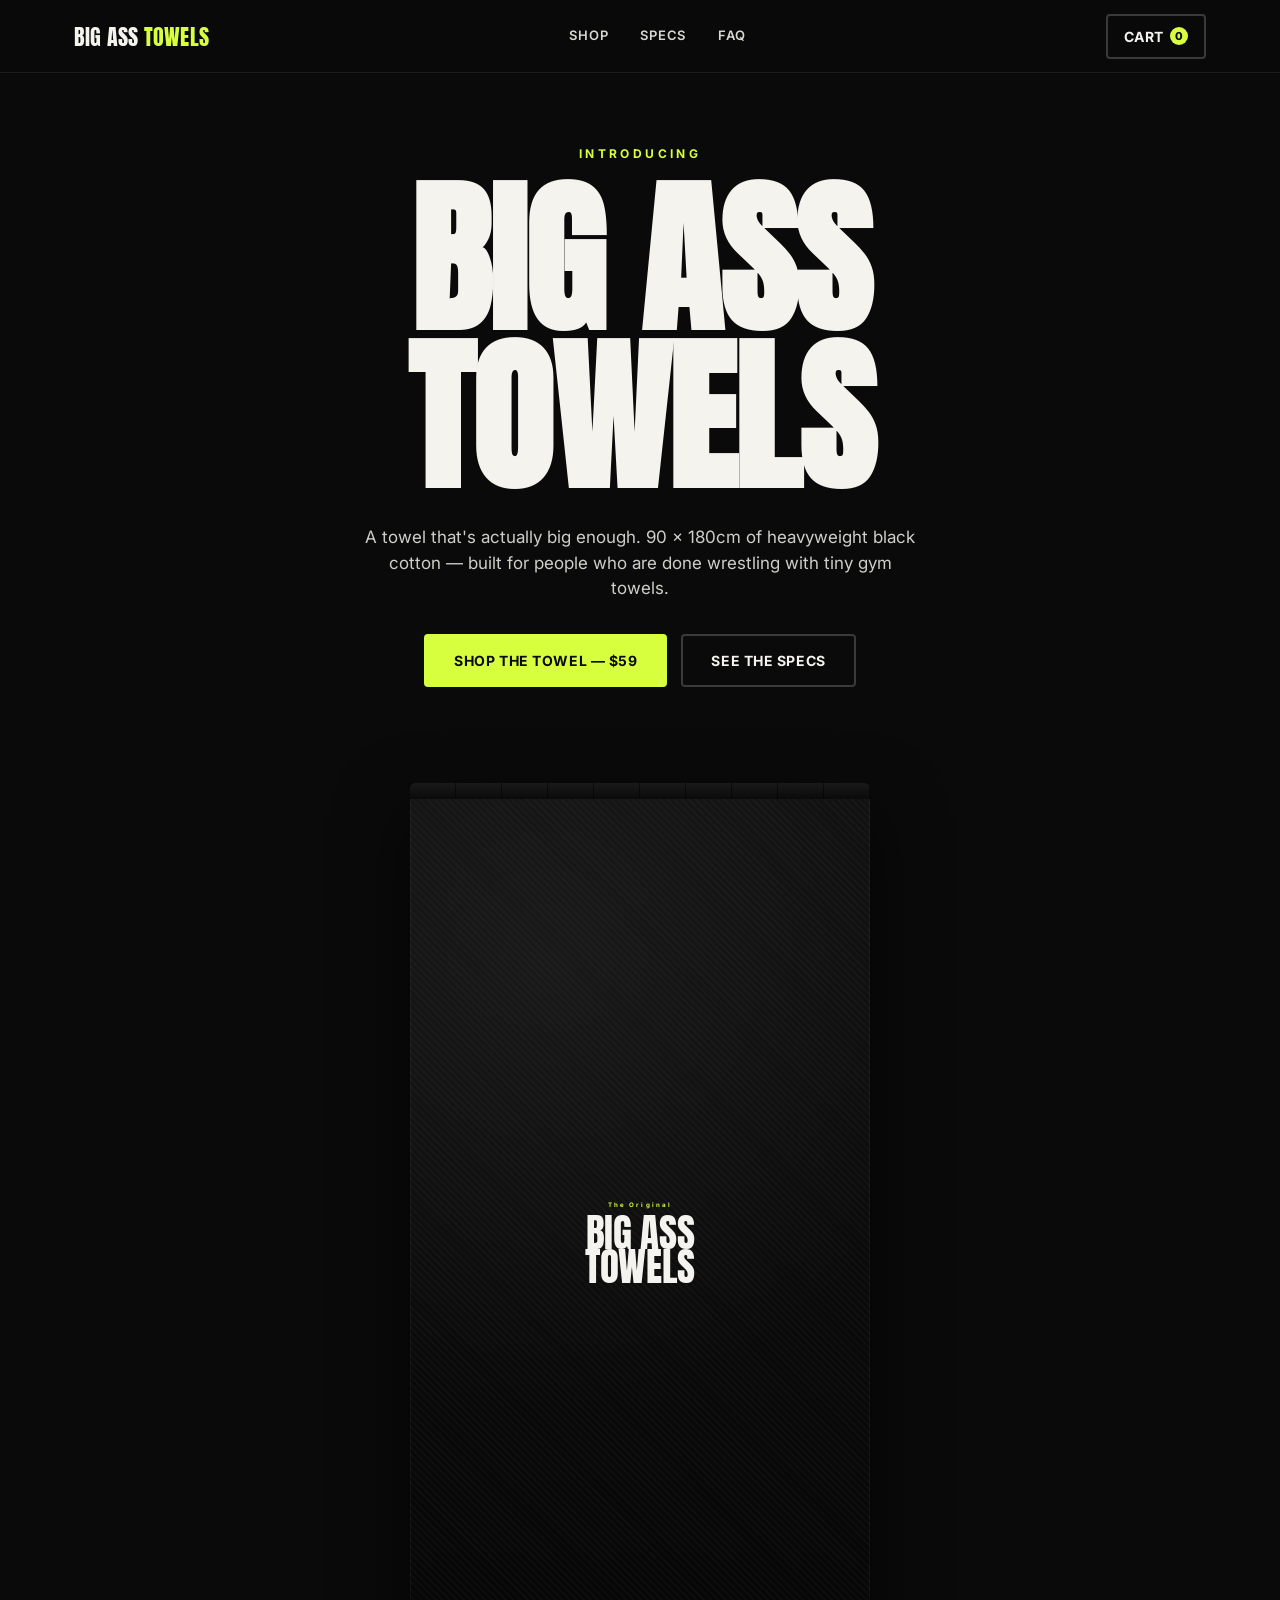
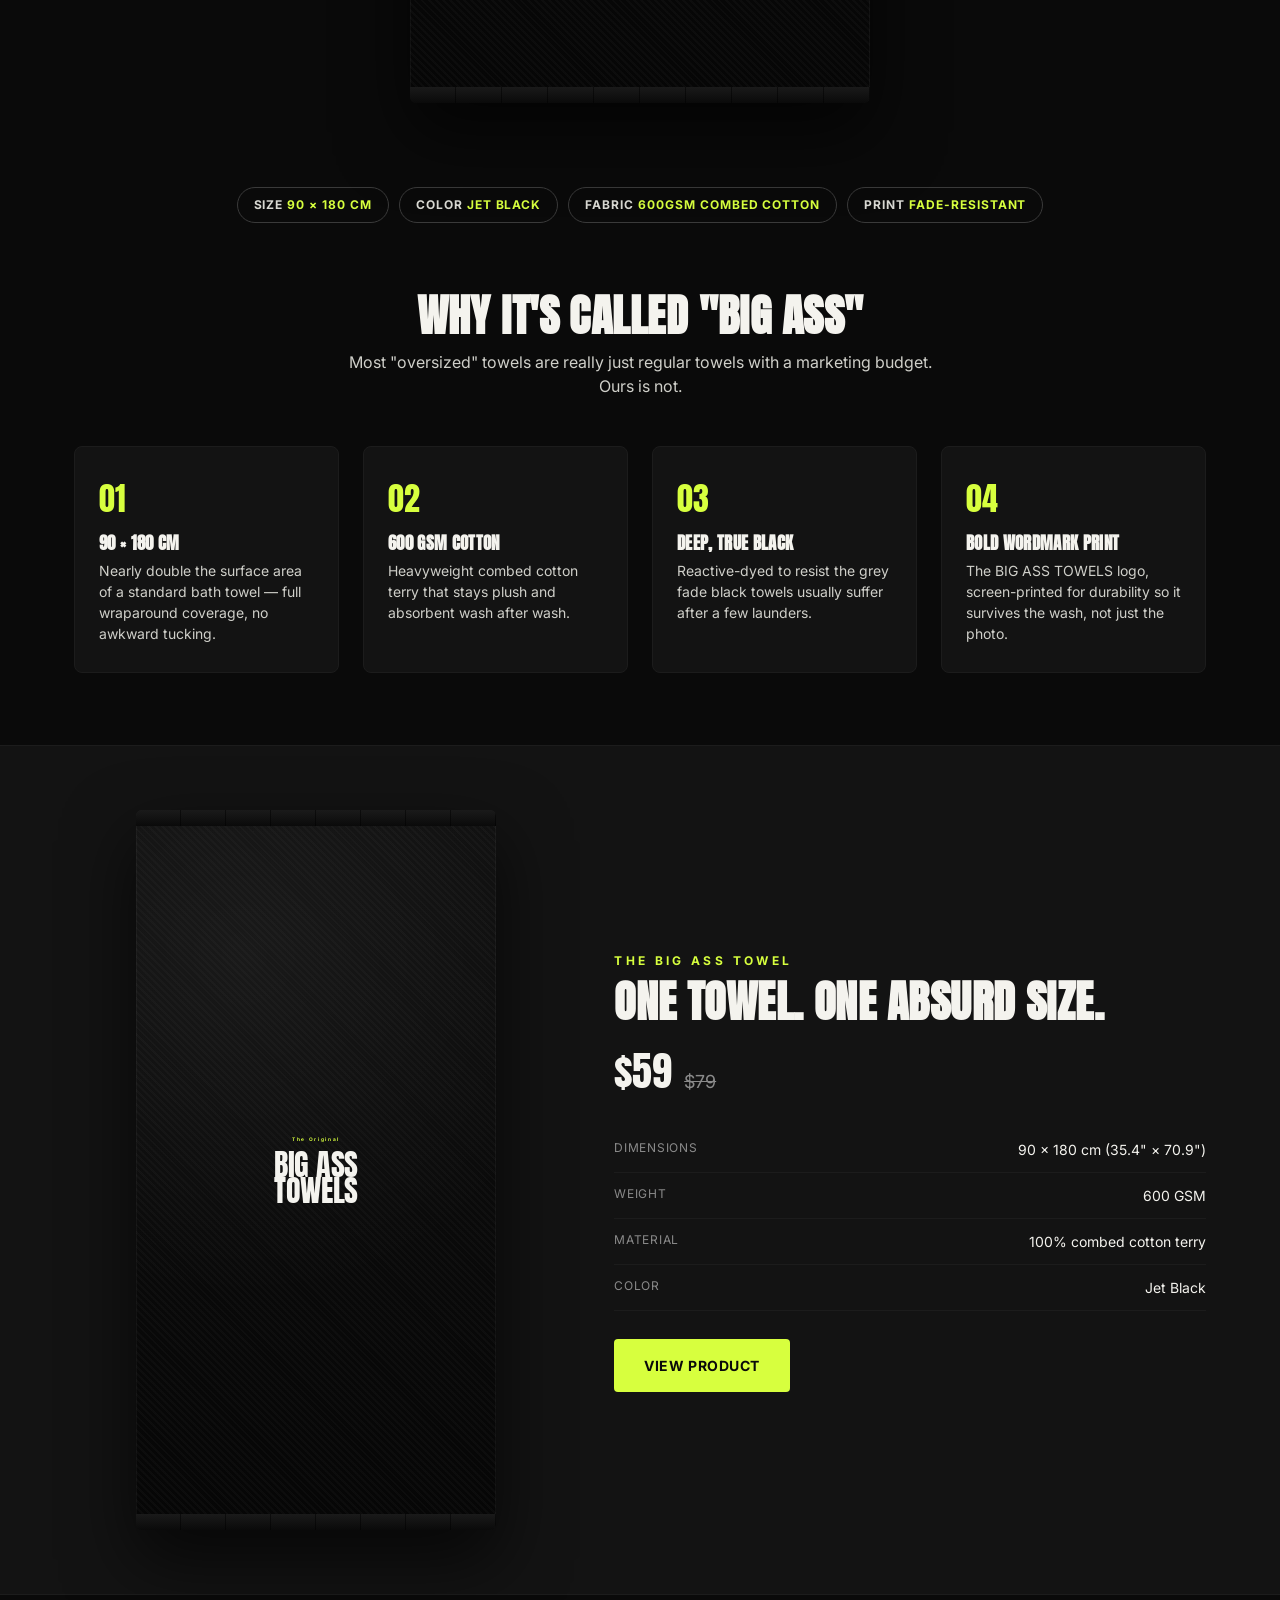
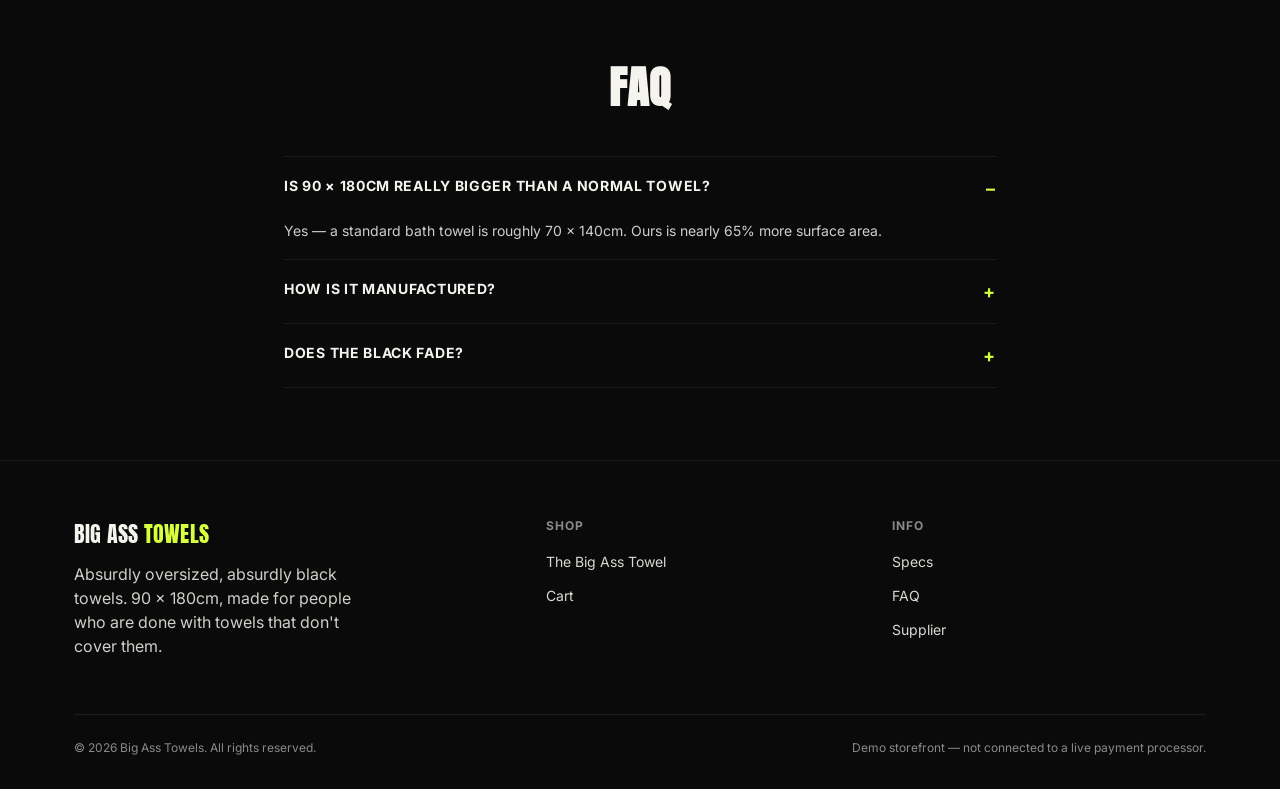
==== index.html @ 9fd99751 "Build Big Ass Towels storefront: branded towel mockup, product/cart/checkout flow, supplier research" ====
<!doctype html>
<html lang="en">
<head>
<meta charset="UTF-8" />
<meta name="viewport" content="width=device-width, initial-scale=1" />
<title>Big Ass Towels — Absurdly Oversized 90×180cm Towels</title>
<meta name="description" content="The Big Ass Towel: a 90 × 180cm, absurdly oversized black towel. Heavyweight combed cotton. Made to actually fit you." />
<link rel="icon" href="assets/favicon.svg" type="image/svg+xml" />
<link rel="stylesheet" href="css/styles.css" />
</head>
<body>

<header class="site-header">
  <div class="wrap">
    <a href="index.html" class="brand-mark">BIG ASS <span>TOWELS</span></a>
    <nav class="main-nav">
      <a href="product.html">Shop</a>
      <a href="index.html#specs">Specs</a>
      <a href="index.html#faq">FAQ</a>
    </nav>
    <a href="cart.html" class="cart-link btn btn-outline" style="padding:10px 16px;">
      Cart <span class="cart-count" data-cart-count>0</span>
    </a>
  </div>
</header>

<section class="hero">
  <div class="wrap">
    <span class="eyebrow">Introducing</span>
    <h1 class="hero-wordmark">
      BIG ASS<br /><span class="line2">TOWELS</span>
    </h1>
    <p class="hero-tagline">
      A towel that's actually big enough. 90 × 180cm of heavyweight black cotton —
      built for people who are done wrestling with tiny gym towels.
    </p>
    <div class="hero-ctas">
      <a href="product.html" class="btn btn-primary">Shop The Towel — $59</a>
      <a href="#specs" class="btn btn-outline">See the specs</a>
    </div>
  </div>
</section>

<div class="towel-stage">
  <div class="towel towel--lg">
    <div class="towel__fringe"><span></span><span></span><span></span><span></span><span></span><span></span><span></span><span></span><span></span><span></span></div>
    <div class="towel__body">
      <div class="towel__logo"><small>The Original</small>BIG ASS<br />TOWELS</div>
    </div>
    <div class="towel__fringe"><span></span><span></span><span></span><span></span><span></span><span></span><span></span><span></span><span></span><span></span></div>
  </div>
</div>
<div class="wrap">
  <div class="towel-badges">
    <span class="badge">Size <strong>90 × 180 CM</strong></span>
    <span class="badge">Color <strong>Jet Black</strong></span>
    <span class="badge">Fabric <strong>600GSM Combed Cotton</strong></span>
    <span class="badge">Print <strong>Fade-Resistant</strong></span>
  </div>
</div>

<section class="section" id="specs">
  <div class="wrap">
    <div class="section-head">
      <h2>Why it's called "big ass"</h2>
      <p>Most "oversized" towels are really just regular towels with a marketing budget. Ours is not.</p>
    </div>
    <div class="features">
      <div class="feature-card">
        <span class="num">01</span>
        <h3>90 × 180 CM</h3>
        <p>Nearly double the surface area of a standard bath towel — full wraparound coverage, no awkward tucking.</p>
      </div>
      <div class="feature-card">
        <span class="num">02</span>
        <h3>600 GSM Cotton</h3>
        <p>Heavyweight combed cotton terry that stays plush and absorbent wash after wash.</p>
      </div>
      <div class="feature-card">
        <span class="num">03</span>
        <h3>Deep, true black</h3>
        <p>Reactive-dyed to resist the grey fade black towels usually suffer after a few launders.</p>
      </div>
      <div class="feature-card">
        <span class="num">04</span>
        <h3>Bold wordmark print</h3>
        <p>The BIG ASS TOWELS logo, screen-printed for durability so it survives the wash, not just the photo.</p>
      </div>
    </div>
  </div>
</section>

<section class="product-teaser">
  <div class="wrap">
    <div class="towel-stage" style="padding:0;">
      <div class="towel">
        <div class="towel__fringe"><span></span><span></span><span></span><span></span><span></span><span></span><span></span><span></span></div>
        <div class="towel__body">
          <div class="towel__logo"><small>The Original</small>BIG ASS<br />TOWELS</div>
        </div>
        <div class="towel__fringe"><span></span><span></span><span></span><span></span><span></span><span></span><span></span><span></span></div>
      </div>
    </div>
    <div>
      <span class="eyebrow">The Big Ass Towel</span>
      <h2 style="font-size:clamp(28px,4vw,44px); margin-top:10px;">One towel. One absurd size.</h2>
      <div class="price-row">
        <span class="price">$59</span>
        <span class="price-compare">$79</span>
      </div>
      <ul class="spec-list">
        <li><span>Dimensions</span><span>90 × 180 cm (35.4" × 70.9")</span></li>
        <li><span>Weight</span><span>600 GSM</span></li>
        <li><span>Material</span><span>100% combed cotton terry</span></li>
        <li><span>Color</span><span>Jet Black</span></li>
      </ul>
      <a href="product.html" class="btn btn-primary">View Product</a>
    </div>
  </div>
</section>

<section class="section" id="faq">
  <div class="wrap" style="max-width:760px;">
    <div class="section-head">
      <h2>FAQ</h2>
    </div>
    <div class="accordion">
      <details class="accordion-item" open>
        <summary>Is 90 × 180cm really bigger than a normal towel?</summary>
        <div class="accordion-body">Yes — a standard bath towel is roughly 70 × 140cm. Ours is nearly 65% more surface area.</div>
      </details>
      <details class="accordion-item">
        <summary>How is it manufactured?</summary>
        <div class="accordion-body">Produced with an OEKO-TEX certified Turkish cotton mill, with fade-resistant screen printing for the wordmark. See our <a href="product.html#supplier" style="color:var(--accent);">supplier notes</a> on the product page.</div>
      </details>
      <details class="accordion-item">
        <summary>Does the black fade?</summary>
        <div class="accordion-body">We use reactive dye plus a resin after-treatment specifically to slow the grey-out that black textiles usually get after repeated washing.</div>
      </details>
    </div>
  </div>
</section>

<footer class="site-footer">
  <div class="wrap">
    <div class="footer-grid">
      <div>
        <div class="brand-mark" style="margin-bottom:12px;">BIG ASS <span>TOWELS</span></div>
        <p style="max-width:280px;">Absurdly oversized, absurdly black towels. 90 × 180cm, made for people who are done with towels that don't cover them.</p>
      </div>
      <div>
        <h4>Shop</h4>
        <ul>
          <li><a href="product.html">The Big Ass Towel</a></li>
          <li><a href="cart.html">Cart</a></li>
        </ul>
      </div>
      <div>
        <h4>Info</h4>
        <ul>
          <li><a href="index.html#specs">Specs</a></li>
          <li><a href="index.html#faq">FAQ</a></li>
          <li><a href="product.html#supplier">Supplier</a></li>
        </ul>
      </div>
    </div>
    <div class="footer-bottom">
      <span>&copy; 2026 Big Ass Towels. All rights reserved.</span>
      <span>Demo storefront — not connected to a live payment processor.</span>
    </div>
  </div>
</footer>

<script src="js/cart.js"></script>
<script src="js/main.js"></script>
</body>
</html>
---- css/styles.css ----
/* ==========================================================================
   Big Ass Towels — core stylesheet
   ========================================================================== */

@import url('https://fonts.googleapis.com/css2?family=Anton&family=Inter:wght@400;500;600;700&display=swap');

:root {
  --black: #0a0a0a;
  --black-soft: #131313;
  --grey-900: #1c1c1c;
  --grey-700: #3a3a3a;
  --grey-400: #8a8a8a;
  --white: #f4f3ee;
  --accent: #d7ff3e;
  --accent-dim: #a8cc2f;
  --danger: #ff5c4d;
  --radius: 4px;
  --maxw: 1180px;
  --font-display: 'Anton', 'Arial Narrow', Impact, sans-serif;
  --font-body: 'Inter', -apple-system, BlinkMacSystemFont, 'Segoe UI', sans-serif;
}

* { box-sizing: border-box; }
html { scroll-behavior: smooth; }

body {
  margin: 0;
  background: var(--black);
  color: var(--white);
  font-family: var(--font-body);
  line-height: 1.5;
  -webkit-font-smoothing: antialiased;
}

img, svg { max-width: 100%; display: block; }
a { color: inherit; text-decoration: none; }

.wrap {
  max-width: var(--maxw);
  margin: 0 auto;
  padding: 0 24px;
}

.eyebrow {
  font-size: 12px;
  font-weight: 700;
  letter-spacing: 0.28em;
  text-transform: uppercase;
  color: var(--accent);
}

h1, h2, h3 {
  font-family: var(--font-display);
  text-transform: uppercase;
  letter-spacing: 0.01em;
  margin: 0;
  line-height: 0.95;
}

p { color: #cfcfc9; margin: 0 0 1em; }

/* ---------- Buttons ---------- */
.btn {
  display: inline-flex;
  align-items: center;
  justify-content: center;
  gap: 8px;
  padding: 14px 28px;
  border-radius: var(--radius);
  font-weight: 700;
  font-size: 14px;
  letter-spacing: 0.04em;
  text-transform: uppercase;
  cursor: pointer;
  border: 2px solid transparent;
  transition: transform 0.15s ease, background 0.15s ease, color 0.15s ease, border-color .15s ease;
}
.btn:active { transform: scale(0.97); }

.btn-primary {
  background: var(--accent);
  color: var(--black);
}
.btn-primary:hover { background: var(--accent-dim); }

.btn-outline {
  background: transparent;
  color: var(--white);
  border-color: var(--grey-700);
}
.btn-outline:hover { border-color: var(--white); }

.btn-block { width: 100%; }
.btn[disabled] { opacity: 0.5; cursor: not-allowed; }

/* ---------- Header ---------- */
.site-header {
  position: sticky;
  top: 0;
  z-index: 50;
  background: rgba(10, 10, 10, 0.92);
  backdrop-filter: blur(6px);
  border-bottom: 1px solid var(--grey-900);
}
.site-header .wrap {
  display: flex;
  align-items: center;
  justify-content: space-between;
  height: 72px;
}
.brand-mark {
  font-family: var(--font-display);
  font-size: 22px;
  letter-spacing: 0.01em;
}
.brand-mark span { color: var(--accent); }

.main-nav {
  display: flex;
  align-items: center;
  gap: 32px;
}
.main-nav a {
  font-size: 13px;
  font-weight: 600;
  letter-spacing: 0.06em;
  text-transform: uppercase;
  color: #d9d9d3;
}
.main-nav a:hover { color: var(--accent); }

.cart-link {
  position: relative;
  display: inline-flex;
  align-items: center;
  gap: 6px;
}
.cart-count {
  background: var(--accent);
  color: var(--black);
  border-radius: 999px;
  font-size: 11px;
  font-weight: 800;
  min-width: 18px;
  height: 18px;
  display: inline-flex;
  align-items: center;
  justify-content: center;
  padding: 0 4px;
}

/* ---------- Hero ---------- */
.hero {
  padding: 72px 0 40px;
  text-align: center;
  overflow: hidden;
}
.hero .eyebrow { display: block; margin-bottom: 18px; }
.hero-wordmark {
  font-size: clamp(52px, 13vw, 168px);
  letter-spacing: -0.01em;
  white-space: nowrap;
  margin: 0 -4px;
}
.hero-wordmark .line2 { color: var(--white); }
.hero-tagline {
  max-width: 560px;
  margin: 28px auto 32px;
  font-size: 17px;
  color: #cfcfc9;
}
.hero-ctas {
  display: flex;
  gap: 14px;
  justify-content: center;
  flex-wrap: wrap;
}

/* ---------- Towel mockup (pure CSS) ---------- */
.towel-stage {
  display: flex;
  justify-content: center;
  padding: 56px 0;
}
.towel {
  position: relative;
  width: min(360px, 78vw);
  aspect-ratio: 90 / 180;
  background:
    repeating-linear-gradient(45deg, rgba(255,255,255,0.025) 0 2px, transparent 2px 5px),
    radial-gradient(circle at 30% 20%, rgba(255,255,255,0.05), transparent 55%),
    linear-gradient(180deg, #0f0f0f, #060606);
  border-radius: 6px;
  box-shadow: 0 30px 70px rgba(0,0,0,0.65), inset 0 0 0 1px rgba(255,255,255,0.04);
  display: flex;
  flex-direction: column;
  overflow: hidden;
}
.towel--lg { width: min(460px, 82vw); }
.towel__fringe {
  height: 16px;
  display: flex;
  flex-shrink: 0;
}
.towel__fringe span {
  flex: 1;
  border-right: 1px solid rgba(0,0,0,0.5);
  background: linear-gradient(180deg, #1a1a1a, #0a0a0a);
}
.towel__body {
  flex: 1;
  display: flex;
  flex-direction: column;
  align-items: center;
  justify-content: center;
  gap: 2px;
  padding: 0 10%;
}
.towel__logo {
  font-family: var(--font-display);
  color: var(--white);
  text-align: center;
  line-height: 0.86;
  letter-spacing: -0.01em;
  font-size: clamp(22px, 8.4cqw, 54px);
  width: 100%;
}
.towel__logo small {
  display: block;
  font-family: var(--font-body);
  font-weight: 700;
  font-size: 0.16em;
  letter-spacing: 0.35em;
  color: var(--accent);
  margin-bottom: 10px;
}
.towel { container-type: inline-size; }

.towel-badges {
  display: flex;
  gap: 10px;
  flex-wrap: wrap;
  justify-content: center;
  margin-top: 28px;
}
.badge {
  border: 1px solid var(--grey-700);
  border-radius: 999px;
  padding: 8px 16px;
  font-size: 12px;
  font-weight: 700;
  letter-spacing: 0.08em;
  text-transform: uppercase;
  color: #d9d9d3;
}
.badge strong { color: var(--accent); }

/* ---------- Feature grid ---------- */
.section { padding: 72px 0; }
.section-head { text-align: center; max-width: 620px; margin: 0 auto 48px; }
.section-head h2 { font-size: clamp(28px, 4vw, 44px); margin-bottom: 14px; }

.features {
  display: grid;
  grid-template-columns: repeat(auto-fit, minmax(230px, 1fr));
  gap: 24px;
}
.feature-card {
  background: var(--black-soft);
  border: 1px solid var(--grey-900);
  border-radius: 8px;
  padding: 28px 24px;
}
.feature-card .num {
  font-family: var(--font-display);
  color: var(--accent);
  font-size: 32px;
  margin-bottom: 12px;
  display: block;
}
.feature-card h3 { font-size: 17px; margin-bottom: 8px; letter-spacing: 0.02em; }
.feature-card p { margin: 0; font-size: 14px; }

/* ---------- Product teaser ---------- */
.product-teaser {
  background: var(--black-soft);
  border-top: 1px solid var(--grey-900);
  border-bottom: 1px solid var(--grey-900);
}
.product-teaser .wrap {
  display: grid;
  grid-template-columns: 0.9fr 1.1fr;
  gap: 56px;
  align-items: center;
  padding-top: 64px;
  padding-bottom: 64px;
}
.price-row {
  display: flex;
  align-items: baseline;
  gap: 12px;
  margin: 18px 0 26px;
}
.price { font-family: var(--font-display); font-size: 40px; }
.price-compare { color: var(--grey-400); text-decoration: line-through; font-size: 18px; }
.spec-list { list-style: none; padding: 0; margin: 0 0 28px; }
.spec-list li {
  display: flex;
  justify-content: space-between;
  padding: 12px 0;
  border-bottom: 1px solid var(--grey-900);
  font-size: 14px;
}
.spec-list li span:first-child { color: var(--grey-400); text-transform: uppercase; letter-spacing: 0.06em; font-size: 12px; }

/* ---------- Footer ---------- */
.site-footer {
  padding: 56px 0 32px;
  border-top: 1px solid var(--grey-900);
}
.footer-grid {
  display: grid;
  grid-template-columns: 1.4fr 1fr 1fr;
  gap: 32px;
  margin-bottom: 40px;
}
.footer-grid h4 {
  font-size: 12px;
  text-transform: uppercase;
  letter-spacing: 0.1em;
  color: var(--grey-400);
  margin: 0 0 14px;
}
.footer-grid ul { list-style: none; padding: 0; margin: 0; display: flex; flex-direction: column; gap: 10px; }
.footer-grid a { font-size: 14px; color: #d9d9d3; }
.footer-grid a:hover { color: var(--accent); }
.footer-bottom {
  display: flex;
  justify-content: space-between;
  flex-wrap: wrap;
  gap: 12px;
  font-size: 12px;
  color: var(--grey-400);
  padding-top: 24px;
  border-top: 1px solid var(--grey-900);
}

/* ---------- Product page ---------- */
.product-page .wrap.product-grid {
  display: grid;
  grid-template-columns: 1fr 1fr;
  gap: 64px;
  padding-top: 48px;
  padding-bottom: 32px;
  align-items: start;
}
.product-gallery { display: flex; justify-content: center; position: sticky; top: 96px; }
.product-info h1 { font-size: clamp(30px, 4vw, 46px); margin-bottom: 6px; }
.product-info .eyebrow { margin-bottom: 10px; display: block; }

.qty-row { display: flex; align-items: center; gap: 16px; margin: 24px 0; }
.qty-control {
  display: inline-flex;
  align-items: center;
  border: 1px solid var(--grey-700);
  border-radius: var(--radius);
}
.qty-control button {
  background: none;
  border: none;
  color: var(--white);
  width: 40px;
  height: 44px;
  font-size: 18px;
  cursor: pointer;
}
.qty-control button:hover { color: var(--accent); }
.qty-control input {
  width: 44px;
  text-align: center;
  background: none;
  border: none;
  color: var(--white);
  font-size: 15px;
  font-weight: 700;
}

.accordion { border-top: 1px solid var(--grey-900); margin-top: 32px; }
.accordion-item { border-bottom: 1px solid var(--grey-900); }
.accordion-item summary {
  cursor: pointer;
  padding: 18px 0;
  font-weight: 700;
  font-size: 14px;
  text-transform: uppercase;
  letter-spacing: 0.05em;
  list-style: none;
  display: flex;
  justify-content: space-between;
}
.accordion-item summary::after { content: '+'; color: var(--accent); font-size: 18px; }
.accordion-item[open] summary::after { content: '–'; }
.accordion-item .accordion-body { padding-bottom: 18px; font-size: 14px; color: #cfcfc9; }
.accordion-body table { width: 100%; border-collapse: collapse; font-size: 13px; }
.accordion-body td { padding: 6px 0; border-bottom: 1px solid var(--grey-900); }
.accordion-body td:first-child { color: var(--grey-400); width: 40%; }

.add-toast {
  position: fixed;
  bottom: 24px;
  right: 24px;
  background: var(--accent);
  color: var(--black);
  padding: 14px 22px;
  border-radius: var(--radius);
  font-weight: 700;
  font-size: 14px;
  transform: translateY(120%);
  transition: transform 0.25s ease;
  z-index: 100;
}
.add-toast.show { transform: translateY(0); }

/* ---------- Cart / Checkout ---------- */
.page-head { padding: 48px 0 24px; }
.page-head h1 { font-size: clamp(30px, 4vw, 48px); }

.cart-layout {
  display: grid;
  grid-template-columns: 1.6fr 1fr;
  gap: 48px;
  align-items: start;
  padding-bottom: 80px;
}
.cart-table { width: 100%; border-collapse: collapse; }
.cart-table th {
  text-align: left;
  font-size: 11px;
  text-transform: uppercase;
  letter-spacing: 0.08em;
  color: var(--grey-400);
  padding-bottom: 12px;
  border-bottom: 1px solid var(--grey-900);
}
.cart-table td {
  padding: 20px 0;
  border-bottom: 1px solid var(--grey-900);
  vertical-align: middle;
}
.cart-item-info { display: flex; align-items: center; gap: 16px; }
.cart-thumb {
  width: 52px;
  height: 104px;
  border-radius: 3px;
  background: linear-gradient(180deg, #141414, #050505);
  flex-shrink: 0;
  display: flex;
  align-items: center;
  justify-content: center;
  font-family: var(--font-display);
  font-size: 9px;
  color: var(--accent);
  text-align: center;
  line-height: 1;
  padding: 4px;
}
.cart-item-name { font-weight: 700; font-size: 14px; }
.cart-item-meta { font-size: 12px; color: var(--grey-400); margin-top: 4px; }
.remove-link { font-size: 12px; color: var(--danger); cursor: pointer; text-decoration: underline; background:none; border:none; padding:0; }

.summary-card {
  background: var(--black-soft);
  border: 1px solid var(--grey-900);
  border-radius: 8px;
  padding: 28px;
  position: sticky;
  top: 96px;
}
.summary-card h3 { font-family: var(--font-body); font-size: 15px; text-transform: uppercase; letter-spacing: 0.06em; margin-bottom: 18px; }
.summary-row { display: flex; justify-content: space-between; font-size: 14px; margin-bottom: 12px; color: #d9d9d3; }
.summary-row.total { font-weight: 800; font-size: 17px; color: var(--white); border-top: 1px solid var(--grey-900); padding-top: 16px; margin-top: 16px; }

.empty-state { text-align: center; padding: 80px 0; }
.empty-state p { max-width: 360px; margin: 12px auto 24px; }

/* ---------- Checkout form ---------- */
.checkout-form { display: grid; gap: 18px; }
.form-row { display: grid; gap: 6px; }
.form-row.two { grid-template-columns: 1fr 1fr; gap: 18px; }
.form-row label {
  font-size: 12px;
  text-transform: uppercase;
  letter-spacing: 0.06em;
  color: var(--grey-400);
}
.form-row input, .form-row select {
  background: var(--black-soft);
  border: 1px solid var(--grey-700);
  border-radius: var(--radius);
  padding: 12px 14px;
  color: var(--white);
  font-size: 14px;
  font-family: var(--font-body);
}
.form-row input:focus, .form-row select:focus { outline: none; border-color: var(--accent); }
.form-section-title { font-size: 13px; text-transform: uppercase; letter-spacing: 0.08em; color: var(--accent); margin: 12px 0 -4px; }
.demo-note {
  background: rgba(215,255,62,0.08);
  border: 1px solid rgba(215,255,62,0.3);
  border-radius: var(--radius);
  padding: 14px 16px;
  font-size: 13px;
  color: #e4ffb0;
}

.confirmation { text-align: center; padding: 90px 0; }
.confirmation .order-id { font-family: var(--font-display); font-size: 20px; color: var(--accent); margin: 16px 0 24px; }

/* ---------- Responsive ---------- */
@media (max-width: 860px) {
  .main-nav { display: none; }
  .product-teaser .wrap,
  .product-page .wrap.product-grid,
  .cart-layout { grid-template-columns: 1fr; }
  .product-gallery { position: static; }
  .footer-grid { grid-template-columns: 1fr 1fr; }
  .summary-card { position: static; }
  .form-row.two { grid-template-columns: 1fr; }
}
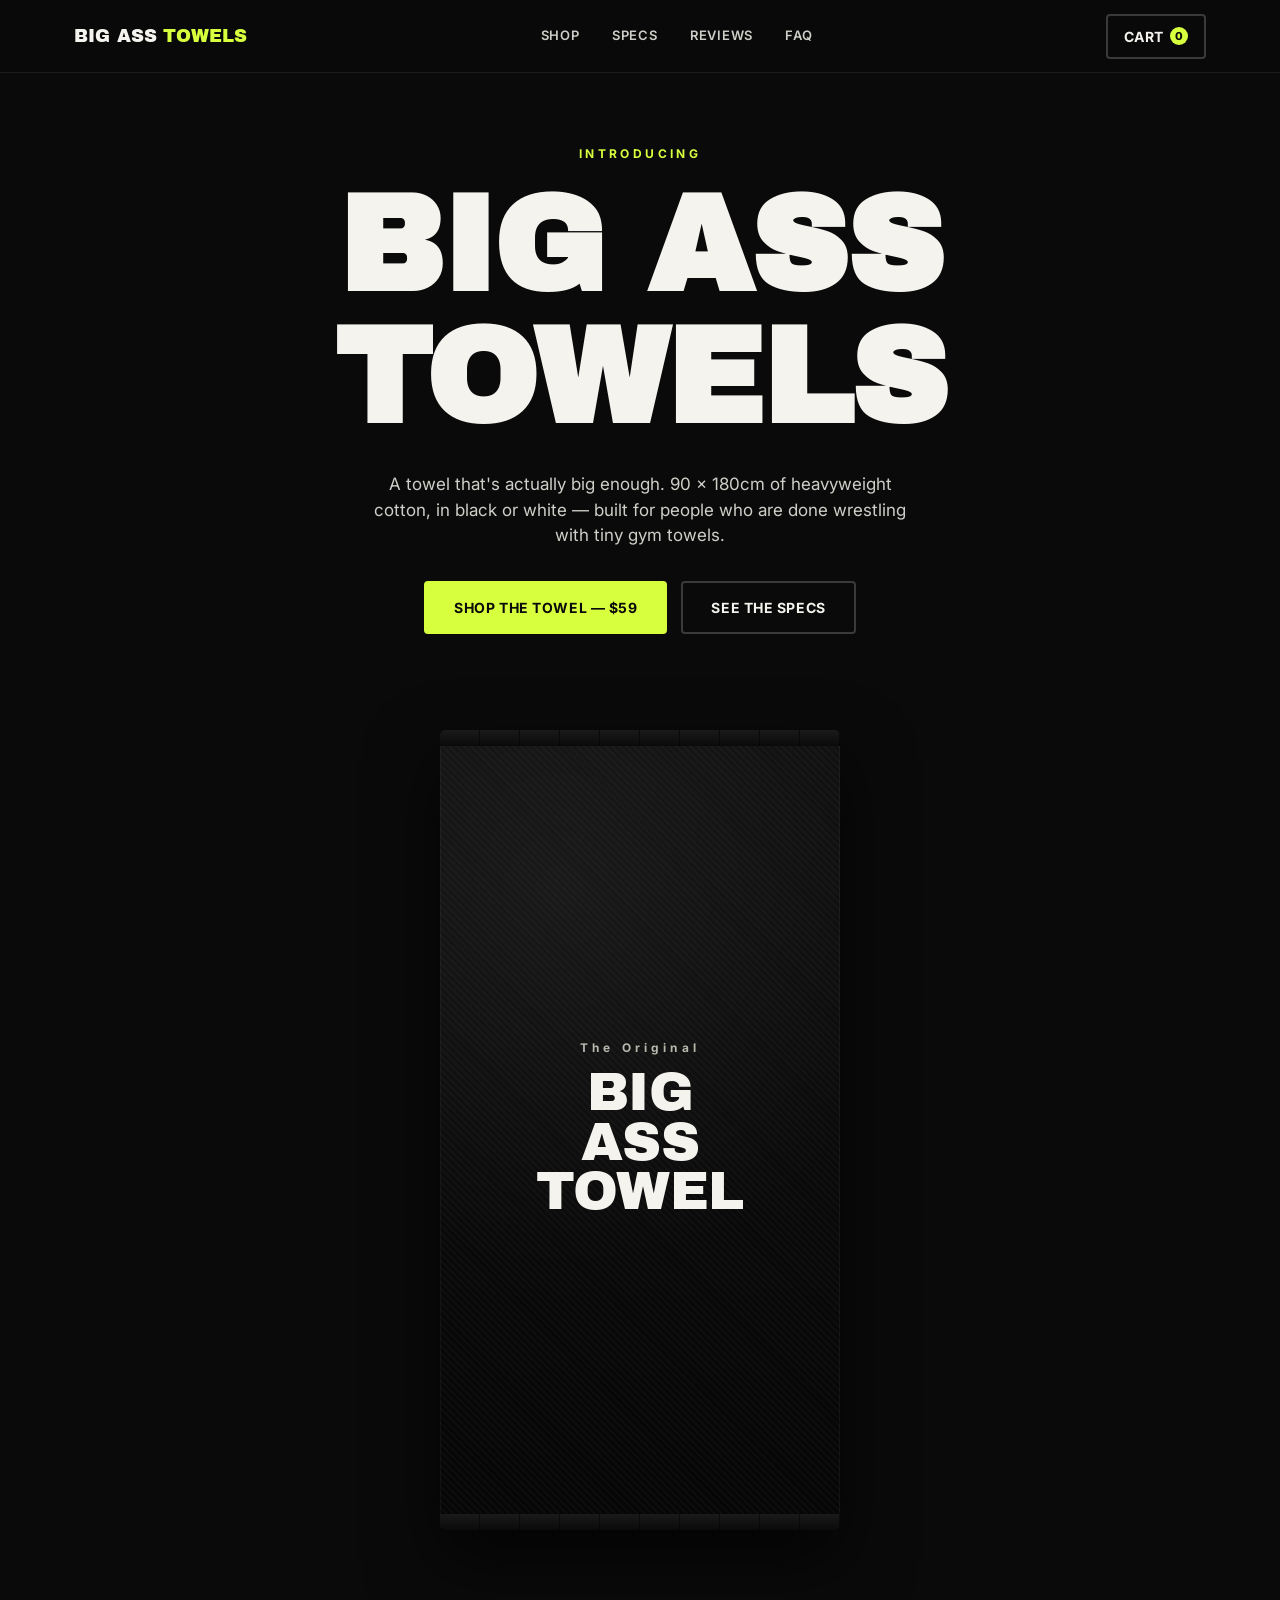
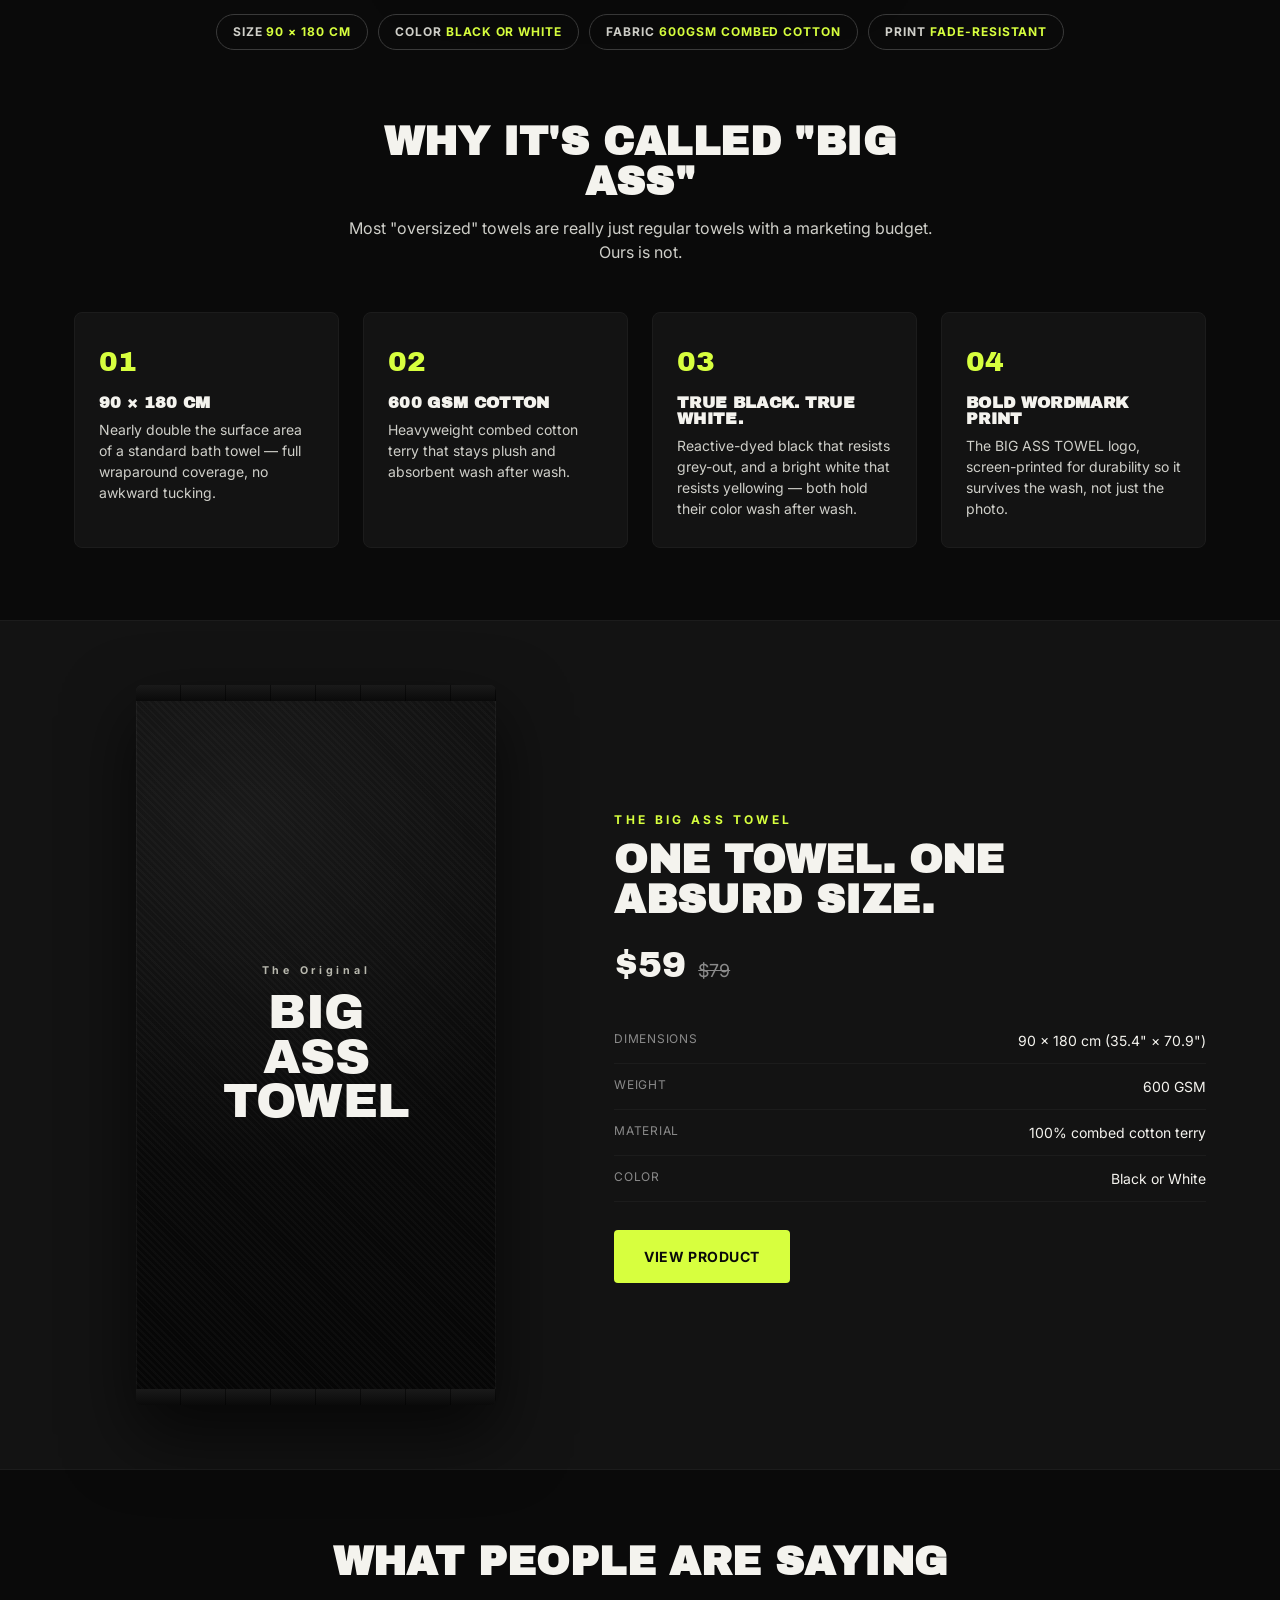
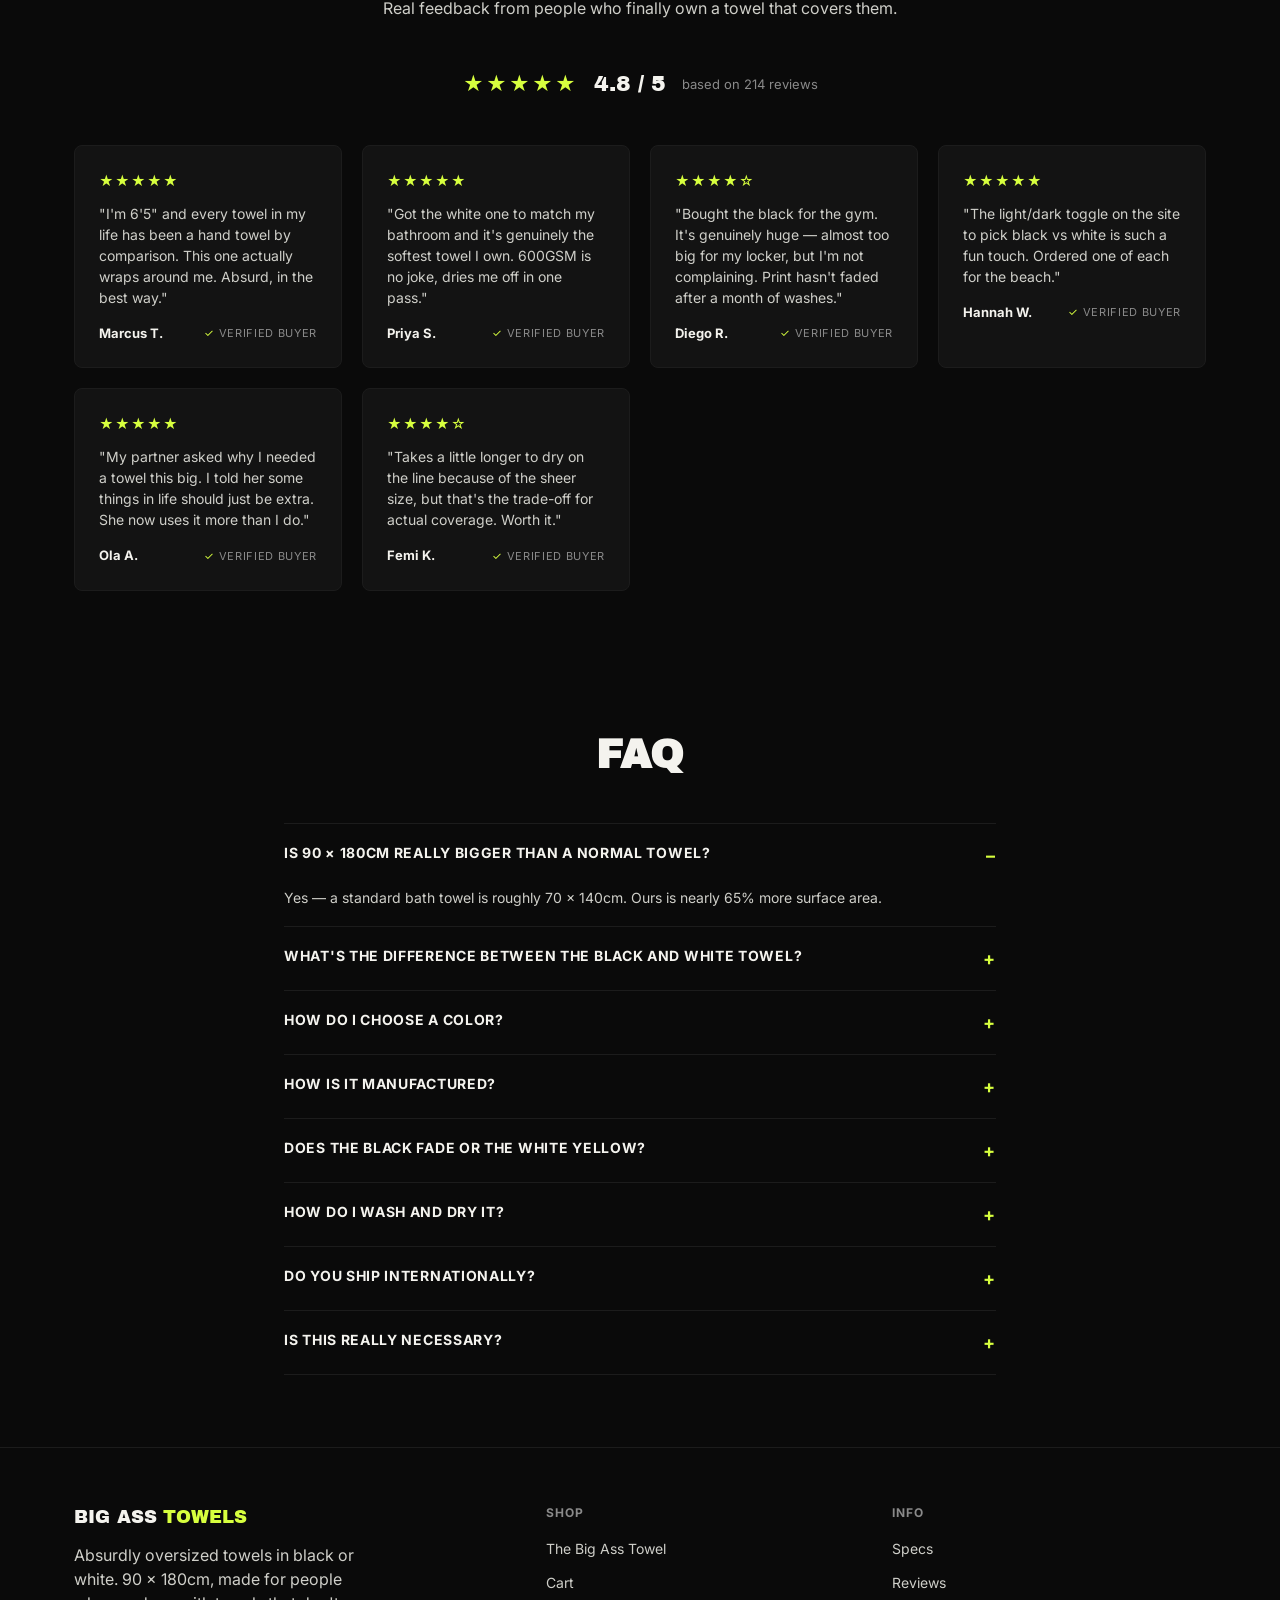
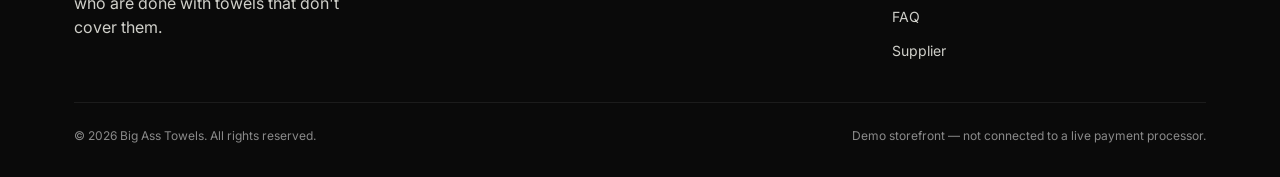
==== commit 11269263: "Redesign towel graphic, add black/white variants tied to a site-wide theme toggle, reviews, and more" ====
--- a/index.html
+++ b/index.html
@@ -2,9 +2,17 @@
 <html lang="en">
 <head>
 <meta charset="UTF-8" />
+<script>
+  (function () {
+    try {
+      var t = localStorage.getItem('bat_theme') === 'light' ? 'light' : 'dark';
+      document.documentElement.setAttribute('data-theme', t);
+    } catch (e) {}
+  })();
+</script>
 <meta name="viewport" content="width=device-width, initial-scale=1" />
 <title>Big Ass Towels — Absurdly Oversized 90×180cm Towels</title>
-<meta name="description" content="The Big Ass Towel: a 90 × 180cm, absurdly oversized black towel. Heavyweight combed cotton. Made to actually fit you." />
+<meta name="description" content="The Big Ass Towel: a 90 × 180cm, absurdly oversized towel in black or white. Heavyweight combed cotton. Made to actually fit you." />
 <link rel="icon" href="assets/favicon.svg" type="image/svg+xml" />
 <link rel="stylesheet" href="css/styles.css" />
 </head>
@@ -16,6 +24,7 @@
     <nav class="main-nav">
       <a href="product.html">Shop</a>
       <a href="index.html#specs">Specs</a>
+      <a href="index.html#reviews">Reviews</a>
       <a href="index.html#faq">FAQ</a>
     </nav>
     <a href="cart.html" class="cart-link btn btn-outline" style="padding:10px 16px;">
@@ -27,12 +36,10 @@
 <section class="hero">
   <div class="wrap">
     <span class="eyebrow">Introducing</span>
-    <h1 class="hero-wordmark">
-      BIG ASS<br /><span class="line2">TOWELS</span>
-    </h1>
+    <h1 class="hero-wordmark">BIG ASS TOWELS</h1>
     <p class="hero-tagline">
-      A towel that's actually big enough. 90 × 180cm of heavyweight black cotton —
-      built for people who are done wrestling with tiny gym towels.
+      A towel that's actually big enough. 90 × 180cm of heavyweight cotton, in black
+      or white — built for people who are done wrestling with tiny gym towels.
     </p>
     <div class="hero-ctas">
       <a href="product.html" class="btn btn-primary">Shop The Towel — $59</a>
@@ -45,7 +52,7 @@
   <div class="towel towel--lg">
     <div class="towel__fringe"><span></span><span></span><span></span><span></span><span></span><span></span><span></span><span></span><span></span><span></span></div>
     <div class="towel__body">
-      <div class="towel__logo"><small>The Original</small>BIG ASS<br />TOWELS</div>
+      <div class="towel__logo"><small>The Original</small>BIG<br />ASS<br />TOWEL</div>
     </div>
     <div class="towel__fringe"><span></span><span></span><span></span><span></span><span></span><span></span><span></span><span></span><span></span><span></span></div>
   </div>
@@ -53,7 +60,7 @@
 <div class="wrap">
   <div class="towel-badges">
     <span class="badge">Size <strong>90 × 180 CM</strong></span>
-    <span class="badge">Color <strong>Jet Black</strong></span>
+    <span class="badge">Color <strong>Black or White</strong></span>
     <span class="badge">Fabric <strong>600GSM Combed Cotton</strong></span>
     <span class="badge">Print <strong>Fade-Resistant</strong></span>
   </div>
@@ -78,13 +85,13 @@
       </div>
       <div class="feature-card">
         <span class="num">03</span>
-        <h3>Deep, true black</h3>
-        <p>Reactive-dyed to resist the grey fade black towels usually suffer after a few launders.</p>
+        <h3>True black. True white.</h3>
+        <p>Reactive-dyed black that resists grey-out, and a bright white that resists yellowing — both hold their color wash after wash.</p>
       </div>
       <div class="feature-card">
         <span class="num">04</span>
         <h3>Bold wordmark print</h3>
-        <p>The BIG ASS TOWELS logo, screen-printed for durability so it survives the wash, not just the photo.</p>
+        <p>The BIG ASS TOWEL logo, screen-printed for durability so it survives the wash, not just the photo.</p>
       </div>
     </div>
   </div>
@@ -96,14 +103,14 @@
       <div class="towel">
         <div class="towel__fringe"><span></span><span></span><span></span><span></span><span></span><span></span><span></span><span></span></div>
         <div class="towel__body">
-          <div class="towel__logo"><small>The Original</small>BIG ASS<br />TOWELS</div>
+          <div class="towel__logo"><small>The Original</small>BIG<br />ASS<br />TOWEL</div>
         </div>
         <div class="towel__fringe"><span></span><span></span><span></span><span></span><span></span><span></span><span></span><span></span></div>
       </div>
     </div>
     <div>
       <span class="eyebrow">The Big Ass Towel</span>
-      <h2 style="font-size:clamp(28px,4vw,44px); margin-top:10px;">One towel. One absurd size.</h2>
+      <h2 style="font-size:clamp(26px,3.6vw,40px); margin-top:10px;">One towel. One absurd size.</h2>
       <div class="price-row">
         <span class="price">$59</span>
         <span class="price-compare">$79</span>
@@ -112,9 +119,55 @@
         <li><span>Dimensions</span><span>90 × 180 cm (35.4" × 70.9")</span></li>
         <li><span>Weight</span><span>600 GSM</span></li>
         <li><span>Material</span><span>100% combed cotton terry</span></li>
-        <li><span>Color</span><span>Jet Black</span></li>
+        <li><span>Color</span><span>Black or White</span></li>
       </ul>
       <a href="product.html" class="btn btn-primary">View Product</a>
+    </div>
+  </div>
+</section>
+
+<section class="section" id="reviews">
+  <div class="wrap">
+    <div class="section-head">
+      <h2>What people are saying</h2>
+      <p>Real feedback from people who finally own a towel that covers them.</p>
+    </div>
+    <div class="reviews-summary">
+      <span class="stars">★★★★★</span>
+      <span class="score">4.8 / 5</span>
+      <span class="count">based on 214 reviews</span>
+    </div>
+    <div class="reviews-grid">
+      <div class="review-card">
+        <span class="stars">★★★★★</span>
+        <p>"I'm 6'5" and every towel in my life has been a hand towel by comparison. This one actually wraps around me. Absurd, in the best way."</p>
+        <div class="reviewer"><span class="reviewer-name">Marcus T.</span><span class="verified">Verified Buyer</span></div>
+      </div>
+      <div class="review-card">
+        <span class="stars">★★★★★</span>
+        <p>"Got the white one to match my bathroom and it's genuinely the softest towel I own. 600GSM is no joke, dries me off in one pass."</p>
+        <div class="reviewer"><span class="reviewer-name">Priya S.</span><span class="verified">Verified Buyer</span></div>
+      </div>
+      <div class="review-card">
+        <span class="stars">★★★★☆</span>
+        <p>"Bought the black for the gym. It's genuinely huge — almost too big for my locker, but I'm not complaining. Print hasn't faded after a month of washes."</p>
+        <div class="reviewer"><span class="reviewer-name">Diego R.</span><span class="verified">Verified Buyer</span></div>
+      </div>
+      <div class="review-card">
+        <span class="stars">★★★★★</span>
+        <p>"The light/dark toggle on the site to pick black vs white is such a fun touch. Ordered one of each for the beach."</p>
+        <div class="reviewer"><span class="reviewer-name">Hannah W.</span><span class="verified">Verified Buyer</span></div>
+      </div>
+      <div class="review-card">
+        <span class="stars">★★★★★</span>
+        <p>"My partner asked why I needed a towel this big. I told her some things in life should just be extra. She now uses it more than I do."</p>
+        <div class="reviewer"><span class="reviewer-name">Ola A.</span><span class="verified">Verified Buyer</span></div>
+      </div>
+      <div class="review-card">
+        <span class="stars">★★★★☆</span>
+        <p>"Takes a little longer to dry on the line because of the sheer size, but that's the trade-off for actual coverage. Worth it."</p>
+        <div class="reviewer"><span class="reviewer-name">Femi K.</span><span class="verified">Verified Buyer</span></div>
+      </div>
     </div>
   </div>
 </section>
@@ -130,12 +183,32 @@
         <div class="accordion-body">Yes — a standard bath towel is roughly 70 × 140cm. Ours is nearly 65% more surface area.</div>
       </details>
       <details class="accordion-item">
+        <summary>What's the difference between the black and white towel?</summary>
+        <div class="accordion-body">Same 90 × 180cm, same 600GSM combed cotton, same wordmark print — just the fabric color and the ink color (white print on black, black print on white). Head to the <a href="product.html" style="color:var(--accent);">product page</a> and flip the light/dark switch to preview each one; it also swaps the whole site's theme to match.</div>
+      </details>
+      <details class="accordion-item">
+        <summary>How do I choose a color?</summary>
+        <div class="accordion-body">On the product page there's a light/dark mode toggle. Dark mode previews the black towel, light mode previews the white towel — whichever is showing when you hit "Add to Cart" is the one you get.</div>
+      </details>
+      <details class="accordion-item">
         <summary>How is it manufactured?</summary>
         <div class="accordion-body">Produced with an OEKO-TEX certified Turkish cotton mill, with fade-resistant screen printing for the wordmark. See our <a href="product.html#supplier" style="color:var(--accent);">supplier notes</a> on the product page.</div>
       </details>
       <details class="accordion-item">
-        <summary>Does the black fade?</summary>
-        <div class="accordion-body">We use reactive dye plus a resin after-treatment specifically to slow the grey-out that black textiles usually get after repeated washing.</div>
+        <summary>Does the black fade or the white yellow?</summary>
+        <div class="accordion-body">We use reactive dye plus a resin after-treatment on the black to slow the grey-out black textiles usually get, and an optical-brightener-free white cotton that resists yellowing — both are built to hold their color over repeated washing.</div>
+      </details>
+      <details class="accordion-item">
+        <summary>How do I wash and dry it?</summary>
+        <div class="accordion-body">Machine wash cold with like colors, tumble dry low. Skip fabric softener — it breaks down the terry loops over time and reduces absorbency.</div>
+      </details>
+      <details class="accordion-item">
+        <summary>Do you ship internationally?</summary>
+        <div class="accordion-body">This demo storefront doesn't process real orders yet, but the plan is standard 3–5 business day domestic shipping and international shipping to most countries once live — see the checkout page for details.</div>
+      </details>
+      <details class="accordion-item">
+        <summary>Is this really necessary?</summary>
+        <div class="accordion-body">No. That's the point.</div>
       </details>
     </div>
   </div>
@@ -146,7 +219,7 @@
     <div class="footer-grid">
       <div>
         <div class="brand-mark" style="margin-bottom:12px;">BIG ASS <span>TOWELS</span></div>
-        <p style="max-width:280px;">Absurdly oversized, absurdly black towels. 90 × 180cm, made for people who are done with towels that don't cover them.</p>
+        <p style="max-width:280px;">Absurdly oversized towels in black or white. 90 × 180cm, made for people who are done with towels that don't cover them.</p>
       </div>
       <div>
         <h4>Shop</h4>
@@ -159,6 +232,7 @@
         <h4>Info</h4>
         <ul>
           <li><a href="index.html#specs">Specs</a></li>
+          <li><a href="index.html#reviews">Reviews</a></li>
           <li><a href="index.html#faq">FAQ</a></li>
           <li><a href="product.html#supplier">Supplier</a></li>
         </ul>
@@ -172,6 +246,7 @@
 </footer>
 
 <script src="js/cart.js"></script>
+<script src="js/theme.js"></script>
 <script src="js/main.js"></script>
 </body>
 </html>
--- a/css/styles.css
+++ b/css/styles.css
@@ -1,23 +1,66 @@
 /* ==========================================================================
    Big Ass Towels — core stylesheet
+   Theming: everything reads from CSS variables below. [data-theme="light"]
+   on <html> swaps the palette (and, in turn, which towel colorway reads as
+   "selected" — see js/theme.js).
    ========================================================================== */
 
-@import url('https://fonts.googleapis.com/css2?family=Anton&family=Inter:wght@400;500;600;700&display=swap');
+@import url('https://fonts.googleapis.com/css2?family=Archivo+Black&family=Inter:wght@400;500;600;700;800&display=swap');
 
 :root {
-  --black: #0a0a0a;
-  --black-soft: #131313;
-  --grey-900: #1c1c1c;
-  --grey-700: #3a3a3a;
-  --grey-400: #8a8a8a;
-  --white: #f4f3ee;
+  --bg: #0a0a0a;
+  --bg-soft: #131313;
+  --surface-border: #1c1c1c;
+  --border: #3a3a3a;
+  --text: #f4f3ee;
+  --text-muted: #8a8a8a;
+  --text-body: #cfcfc9;
   --accent: #d7ff3e;
-  --accent-dim: #a8cc2f;
+  --accent-hover: #a8cc2f;
+  --accent-contrast: #0a0a0a;
   --danger: #ff5c4d;
+
+  /* towel graphic — flips independently of page copy so cart thumbnails
+     can render the "other" colorway correctly */
+  --towel-fabric-1: #0f0f0f;
+  --towel-fabric-2: #060606;
+  --towel-noise: rgba(255, 255, 255, 0.025);
+  --towel-sheen: rgba(255, 255, 255, 0.05);
+  --towel-ring: rgba(255, 255, 255, 0.04);
+  --towel-fringe-1: #1a1a1a;
+  --towel-fringe-2: #0a0a0a;
+  --towel-seam: rgba(0, 0, 0, 0.5);
+  --towel-text: #f4f3ee;
+  --towel-label: #b8b8ae;
+  --towel-shadow: rgba(0, 0, 0, 0.65);
+
   --radius: 4px;
   --maxw: 1180px;
-  --font-display: 'Anton', 'Arial Narrow', Impact, sans-serif;
+  --font-display: 'Archivo Black', 'Arial Black', Impact, sans-serif;
   --font-body: 'Inter', -apple-system, BlinkMacSystemFont, 'Segoe UI', sans-serif;
+}
+
+:root[data-theme="light"] {
+  --bg: #f5f4ef;
+  --bg-soft: #ffffff;
+  --surface-border: #e4e1d6;
+  --border: #d2cfc2;
+  --text: #0a0a0a;
+  --text-muted: #706c5e;
+  --text-body: #45433a;
+  --accent-hover: #c3ec2c;
+
+  --towel-fabric-1: #ffffff;
+  --towel-fabric-2: #eceae3;
+  --towel-noise: rgba(0, 0, 0, 0.035);
+  --towel-sheen: rgba(0, 0, 0, 0.04);
+  --towel-ring: rgba(0, 0, 0, 0.07);
+  --towel-fringe-1: #f4f3ee;
+  --towel-fringe-2: #e6e3d8;
+  --towel-seam: rgba(0, 0, 0, 0.14);
+  --towel-text: #0a0a0a;
+  --towel-label: #706c5e;
+  --towel-shadow: rgba(20, 18, 10, 0.18);
 }
 
 * { box-sizing: border-box; }
@@ -25,11 +68,12 @@
 
 body {
   margin: 0;
-  background: var(--black);
-  color: var(--white);
+  background: var(--bg);
+  color: var(--text);
   font-family: var(--font-body);
   line-height: 1.5;
   -webkit-font-smoothing: antialiased;
+  transition: background-color 0.25s ease, color 0.25s ease;
 }
 
 img, svg { max-width: 100%; display: block; }
@@ -54,10 +98,10 @@
   text-transform: uppercase;
   letter-spacing: 0.01em;
   margin: 0;
-  line-height: 0.95;
-}
-
-p { color: #cfcfc9; margin: 0 0 1em; }
+  line-height: 1;
+}
+
+p { color: var(--text-body); margin: 0 0 1em; }
 
 /* ---------- Buttons ---------- */
 .btn {
@@ -79,16 +123,16 @@
 
 .btn-primary {
   background: var(--accent);
-  color: var(--black);
-}
-.btn-primary:hover { background: var(--accent-dim); }
+  color: var(--accent-contrast);
+}
+.btn-primary:hover { background: var(--accent-hover); }
 
 .btn-outline {
   background: transparent;
-  color: var(--white);
-  border-color: var(--grey-700);
-}
-.btn-outline:hover { border-color: var(--white); }
+  color: var(--text);
+  border-color: var(--border);
+}
+.btn-outline:hover { border-color: var(--text); }
 
 .btn-block { width: 100%; }
 .btn[disabled] { opacity: 0.5; cursor: not-allowed; }
@@ -98,9 +142,10 @@
   position: sticky;
   top: 0;
   z-index: 50;
-  background: rgba(10, 10, 10, 0.92);
+  background: color-mix(in srgb, var(--bg) 92%, transparent);
   backdrop-filter: blur(6px);
-  border-bottom: 1px solid var(--grey-900);
+  border-bottom: 1px solid var(--surface-border);
+  transition: background-color 0.25s ease, border-color 0.25s ease;
 }
 .site-header .wrap {
   display: flex;
@@ -110,7 +155,7 @@
 }
 .brand-mark {
   font-family: var(--font-display);
-  font-size: 22px;
+  font-size: 18px;
   letter-spacing: 0.01em;
 }
 .brand-mark span { color: var(--accent); }
@@ -125,7 +170,7 @@
   font-weight: 600;
   letter-spacing: 0.06em;
   text-transform: uppercase;
-  color: #d9d9d3;
+  color: var(--text-body);
 }
 .main-nav a:hover { color: var(--accent); }
 
@@ -137,7 +182,7 @@
 }
 .cart-count {
   background: var(--accent);
-  color: var(--black);
+  color: var(--accent-contrast);
   border-radius: 999px;
   font-size: 11px;
   font-weight: 800;
@@ -157,17 +202,15 @@
 }
 .hero .eyebrow { display: block; margin-bottom: 18px; }
 .hero-wordmark {
-  font-size: clamp(52px, 13vw, 168px);
+  font-size: clamp(40px, 10.5vw, 140px);
   letter-spacing: -0.01em;
-  white-space: nowrap;
-  margin: 0 -4px;
-}
-.hero-wordmark .line2 { color: var(--white); }
+  line-height: 0.98;
+}
 .hero-tagline {
   max-width: 560px;
   margin: 28px auto 32px;
   font-size: 17px;
-  color: #cfcfc9;
+  color: var(--text-body);
 }
 .hero-ctas {
   display: flex;
@@ -176,7 +219,7 @@
   flex-wrap: wrap;
 }
 
-/* ---------- Towel mockup (pure CSS) ---------- */
+/* ---------- Towel mockup (pure CSS, theme-driven) ---------- */
 .towel-stage {
   display: flex;
   justify-content: center;
@@ -187,16 +230,18 @@
   width: min(360px, 78vw);
   aspect-ratio: 90 / 180;
   background:
-    repeating-linear-gradient(45deg, rgba(255,255,255,0.025) 0 2px, transparent 2px 5px),
-    radial-gradient(circle at 30% 20%, rgba(255,255,255,0.05), transparent 55%),
-    linear-gradient(180deg, #0f0f0f, #060606);
+    repeating-linear-gradient(45deg, var(--towel-noise) 0 2px, transparent 2px 5px),
+    radial-gradient(circle at 30% 20%, var(--towel-sheen), transparent 55%),
+    linear-gradient(180deg, var(--towel-fabric-1), var(--towel-fabric-2));
   border-radius: 6px;
-  box-shadow: 0 30px 70px rgba(0,0,0,0.65), inset 0 0 0 1px rgba(255,255,255,0.04);
+  box-shadow: 0 30px 70px var(--towel-shadow), inset 0 0 0 1px var(--towel-ring);
   display: flex;
   flex-direction: column;
   overflow: hidden;
-}
-.towel--lg { width: min(460px, 82vw); }
+  transition: background-color 0.25s ease;
+  container-type: inline-size;
+}
+.towel--lg { width: min(400px, 82vw); }
 .towel__fringe {
   height: 16px;
   display: flex;
@@ -204,8 +249,8 @@
 }
 .towel__fringe span {
   flex: 1;
-  border-right: 1px solid rgba(0,0,0,0.5);
-  background: linear-gradient(180deg, #1a1a1a, #0a0a0a);
+  border-right: 1px solid var(--towel-seam);
+  background: linear-gradient(180deg, var(--towel-fringe-1), var(--towel-fringe-2));
 }
 .towel__body {
   flex: 1;
@@ -214,27 +259,26 @@
   align-items: center;
   justify-content: center;
   gap: 2px;
-  padding: 0 10%;
+  padding: 0 9%;
 }
 .towel__logo {
   font-family: var(--font-display);
-  color: var(--white);
+  color: var(--towel-text);
   text-align: center;
-  line-height: 0.86;
+  line-height: 0.92;
   letter-spacing: -0.01em;
-  font-size: clamp(22px, 8.4cqw, 54px);
+  font-size: clamp(20px, 13.5cqw, 56px);
   width: 100%;
 }
 .towel__logo small {
   display: block;
   font-family: var(--font-body);
   font-weight: 700;
-  font-size: 0.16em;
+  font-size: 0.22em;
   letter-spacing: 0.35em;
-  color: var(--accent);
-  margin-bottom: 10px;
-}
-.towel { container-type: inline-size; }
+  color: var(--towel-label);
+  margin-bottom: 14px;
+}
 
 .towel-badges {
   display: flex;
@@ -244,21 +288,21 @@
   margin-top: 28px;
 }
 .badge {
-  border: 1px solid var(--grey-700);
+  border: 1px solid var(--border);
   border-radius: 999px;
   padding: 8px 16px;
   font-size: 12px;
   font-weight: 700;
   letter-spacing: 0.08em;
   text-transform: uppercase;
-  color: #d9d9d3;
+  color: var(--text-body);
 }
 .badge strong { color: var(--accent); }
 
 /* ---------- Feature grid ---------- */
 .section { padding: 72px 0; }
 .section-head { text-align: center; max-width: 620px; margin: 0 auto 48px; }
-.section-head h2 { font-size: clamp(28px, 4vw, 44px); margin-bottom: 14px; }
+.section-head h2 { font-size: clamp(26px, 3.6vw, 40px); margin-bottom: 14px; }
 
 .features {
   display: grid;
@@ -266,26 +310,26 @@
   gap: 24px;
 }
 .feature-card {
-  background: var(--black-soft);
-  border: 1px solid var(--grey-900);
+  background: var(--bg-soft);
+  border: 1px solid var(--surface-border);
   border-radius: 8px;
   padding: 28px 24px;
 }
 .feature-card .num {
   font-family: var(--font-display);
   color: var(--accent);
-  font-size: 32px;
+  font-size: 28px;
   margin-bottom: 12px;
   display: block;
 }
-.feature-card h3 { font-size: 17px; margin-bottom: 8px; letter-spacing: 0.02em; }
+.feature-card h3 { font-size: 16px; margin-bottom: 8px; letter-spacing: 0.02em; }
 .feature-card p { margin: 0; font-size: 14px; }
 
 /* ---------- Product teaser ---------- */
 .product-teaser {
-  background: var(--black-soft);
-  border-top: 1px solid var(--grey-900);
-  border-bottom: 1px solid var(--grey-900);
+  background: var(--bg-soft);
+  border-top: 1px solid var(--surface-border);
+  border-bottom: 1px solid var(--surface-border);
 }
 .product-teaser .wrap {
   display: grid;
@@ -301,22 +345,113 @@
   gap: 12px;
   margin: 18px 0 26px;
 }
-.price { font-family: var(--font-display); font-size: 40px; }
-.price-compare { color: var(--grey-400); text-decoration: line-through; font-size: 18px; }
+.price { font-family: var(--font-display); font-size: 36px; }
+.price-compare { color: var(--text-muted); text-decoration: line-through; font-size: 18px; }
 .spec-list { list-style: none; padding: 0; margin: 0 0 28px; }
 .spec-list li {
   display: flex;
   justify-content: space-between;
   padding: 12px 0;
-  border-bottom: 1px solid var(--grey-900);
+  border-bottom: 1px solid var(--surface-border);
   font-size: 14px;
 }
-.spec-list li span:first-child { color: var(--grey-400); text-transform: uppercase; letter-spacing: 0.06em; font-size: 12px; }
+.spec-list li span:first-child { color: var(--text-muted); text-transform: uppercase; letter-spacing: 0.06em; font-size: 12px; }
+
+/* ---------- Reviews ---------- */
+.reviews-summary {
+  display: flex;
+  align-items: center;
+  gap: 16px;
+  justify-content: center;
+  margin-bottom: 44px;
+  flex-wrap: wrap;
+}
+.reviews-summary .stars { color: var(--accent); font-size: 20px; letter-spacing: 2px; }
+.reviews-summary .score { font-family: var(--font-display); font-size: 22px; }
+.reviews-summary .count { color: var(--text-muted); font-size: 13px; }
+
+.reviews-grid {
+  display: grid;
+  grid-template-columns: repeat(auto-fit, minmax(260px, 1fr));
+  gap: 20px;
+}
+.review-card {
+  background: var(--bg-soft);
+  border: 1px solid var(--surface-border);
+  border-radius: 8px;
+  padding: 24px;
+}
+.review-card .stars { color: var(--accent); font-size: 14px; letter-spacing: 1px; margin-bottom: 12px; display: block; }
+.review-card p { font-size: 14px; margin-bottom: 16px; }
+.review-card .reviewer {
+  display: flex;
+  align-items: center;
+  justify-content: space-between;
+  font-size: 13px;
+}
+.review-card .reviewer-name { font-weight: 700; }
+.review-card .verified {
+  color: var(--text-muted);
+  font-size: 11px;
+  text-transform: uppercase;
+  letter-spacing: 0.06em;
+}
+.review-card .verified::before { content: '✓ '; color: var(--accent); }
+
+/* ---------- Theme / colorway toggle ---------- */
+.theme-toggle-block {
+  border: 1px solid var(--surface-border);
+  background: var(--bg-soft);
+  border-radius: 8px;
+  padding: 18px 20px;
+  margin: 24px 0;
+}
+.theme-toggle-row {
+  display: flex;
+  align-items: center;
+  justify-content: space-between;
+  gap: 16px;
+}
+.theme-toggle-copy {
+  font-size: 12px;
+  text-transform: uppercase;
+  letter-spacing: 0.06em;
+  color: var(--text-muted);
+  font-weight: 700;
+}
+.theme-toggle-copy strong { color: var(--text); }
+.theme-switch {
+  position: relative;
+  width: 64px;
+  height: 34px;
+  flex-shrink: 0;
+  border-radius: 999px;
+  border: 1px solid var(--border);
+  background: var(--bg);
+  cursor: pointer;
+  padding: 0;
+}
+.theme-switch__thumb {
+  position: absolute;
+  top: 3px;
+  left: 3px;
+  width: 26px;
+  height: 26px;
+  border-radius: 50%;
+  background: var(--accent);
+  display: flex;
+  align-items: center;
+  justify-content: center;
+  font-size: 13px;
+  transition: transform 0.22s ease;
+}
+:root[data-theme="light"] .theme-switch__thumb { transform: translateX(28px); }
+.theme-toggle-hint { font-size: 12px; color: var(--text-muted); margin-top: 10px; margin-bottom: 0; }
 
 /* ---------- Footer ---------- */
 .site-footer {
   padding: 56px 0 32px;
-  border-top: 1px solid var(--grey-900);
+  border-top: 1px solid var(--surface-border);
 }
 .footer-grid {
   display: grid;
@@ -328,11 +463,11 @@
   font-size: 12px;
   text-transform: uppercase;
   letter-spacing: 0.1em;
-  color: var(--grey-400);
+  color: var(--text-muted);
   margin: 0 0 14px;
 }
 .footer-grid ul { list-style: none; padding: 0; margin: 0; display: flex; flex-direction: column; gap: 10px; }
-.footer-grid a { font-size: 14px; color: #d9d9d3; }
+.footer-grid a { font-size: 14px; color: var(--text-body); }
 .footer-grid a:hover { color: var(--accent); }
 .footer-bottom {
   display: flex;
@@ -340,9 +475,9 @@
   flex-wrap: wrap;
   gap: 12px;
   font-size: 12px;
-  color: var(--grey-400);
+  color: var(--text-muted);
   padding-top: 24px;
-  border-top: 1px solid var(--grey-900);
+  border-top: 1px solid var(--surface-border);
 }
 
 /* ---------- Product page ---------- */
@@ -355,20 +490,20 @@
   align-items: start;
 }
 .product-gallery { display: flex; justify-content: center; position: sticky; top: 96px; }
-.product-info h1 { font-size: clamp(30px, 4vw, 46px); margin-bottom: 6px; }
+.product-info h1 { font-size: clamp(26px, 3.4vw, 40px); margin-bottom: 6px; }
 .product-info .eyebrow { margin-bottom: 10px; display: block; }
 
 .qty-row { display: flex; align-items: center; gap: 16px; margin: 24px 0; }
 .qty-control {
   display: inline-flex;
   align-items: center;
-  border: 1px solid var(--grey-700);
+  border: 1px solid var(--border);
   border-radius: var(--radius);
 }
 .qty-control button {
   background: none;
   border: none;
-  color: var(--white);
+  color: var(--text);
   width: 40px;
   height: 44px;
   font-size: 18px;
@@ -380,13 +515,13 @@
   text-align: center;
   background: none;
   border: none;
-  color: var(--white);
+  color: var(--text);
   font-size: 15px;
   font-weight: 700;
 }
 
-.accordion { border-top: 1px solid var(--grey-900); margin-top: 32px; }
-.accordion-item { border-bottom: 1px solid var(--grey-900); }
+.accordion { border-top: 1px solid var(--surface-border); margin-top: 32px; }
+.accordion-item { border-bottom: 1px solid var(--surface-border); }
 .accordion-item summary {
   cursor: pointer;
   padding: 18px 0;
@@ -400,17 +535,17 @@
 }
 .accordion-item summary::after { content: '+'; color: var(--accent); font-size: 18px; }
 .accordion-item[open] summary::after { content: '–'; }
-.accordion-item .accordion-body { padding-bottom: 18px; font-size: 14px; color: #cfcfc9; }
+.accordion-item .accordion-body { padding-bottom: 18px; font-size: 14px; color: var(--text-body); }
 .accordion-body table { width: 100%; border-collapse: collapse; font-size: 13px; }
-.accordion-body td { padding: 6px 0; border-bottom: 1px solid var(--grey-900); }
-.accordion-body td:first-child { color: var(--grey-400); width: 40%; }
+.accordion-body td { padding: 6px 0; border-bottom: 1px solid var(--surface-border); }
+.accordion-body td:first-child { color: var(--text-muted); width: 40%; }
 
 .add-toast {
   position: fixed;
   bottom: 24px;
   right: 24px;
   background: var(--accent);
-  color: var(--black);
+  color: var(--accent-contrast);
   padding: 14px 22px;
   border-radius: var(--radius);
   font-weight: 700;
@@ -423,7 +558,7 @@
 
 /* ---------- Cart / Checkout ---------- */
 .page-head { padding: 48px 0 24px; }
-.page-head h1 { font-size: clamp(30px, 4vw, 48px); }
+.page-head h1 { font-size: clamp(28px, 3.6vw, 44px); }
 
 .cart-layout {
   display: grid;
@@ -438,13 +573,13 @@
   font-size: 11px;
   text-transform: uppercase;
   letter-spacing: 0.08em;
-  color: var(--grey-400);
+  color: var(--text-muted);
   padding-bottom: 12px;
-  border-bottom: 1px solid var(--grey-900);
+  border-bottom: 1px solid var(--surface-border);
 }
 .cart-table td {
   padding: 20px 0;
-  border-bottom: 1px solid var(--grey-900);
+  border-bottom: 1px solid var(--surface-border);
   vertical-align: middle;
 }
 .cart-item-info { display: flex; align-items: center; gap: 16px; }
@@ -452,33 +587,35 @@
   width: 52px;
   height: 104px;
   border-radius: 3px;
-  background: linear-gradient(180deg, #141414, #050505);
+  background: linear-gradient(180deg, var(--towel-fringe-1), var(--towel-fabric-2));
   flex-shrink: 0;
   display: flex;
   align-items: center;
   justify-content: center;
   font-family: var(--font-display);
-  font-size: 9px;
-  color: var(--accent);
+  font-size: 8px;
+  color: var(--towel-text);
   text-align: center;
-  line-height: 1;
+  line-height: 1.1;
   padding: 4px;
 }
+.cart-thumb--black { background: linear-gradient(180deg, #141414, #050505); color: #f4f3ee; }
+.cart-thumb--white { background: linear-gradient(180deg, #ffffff, #ececec); color: #0a0a0a; }
 .cart-item-name { font-weight: 700; font-size: 14px; }
-.cart-item-meta { font-size: 12px; color: var(--grey-400); margin-top: 4px; }
+.cart-item-meta { font-size: 12px; color: var(--text-muted); margin-top: 4px; }
 .remove-link { font-size: 12px; color: var(--danger); cursor: pointer; text-decoration: underline; background:none; border:none; padding:0; }
 
 .summary-card {
-  background: var(--black-soft);
-  border: 1px solid var(--grey-900);
+  background: var(--bg-soft);
+  border: 1px solid var(--surface-border);
   border-radius: 8px;
   padding: 28px;
   position: sticky;
   top: 96px;
 }
 .summary-card h3 { font-family: var(--font-body); font-size: 15px; text-transform: uppercase; letter-spacing: 0.06em; margin-bottom: 18px; }
-.summary-row { display: flex; justify-content: space-between; font-size: 14px; margin-bottom: 12px; color: #d9d9d3; }
-.summary-row.total { font-weight: 800; font-size: 17px; color: var(--white); border-top: 1px solid var(--grey-900); padding-top: 16px; margin-top: 16px; }
+.summary-row { display: flex; justify-content: space-between; font-size: 14px; margin-bottom: 12px; color: var(--text-body); }
+.summary-row.total { font-weight: 800; font-size: 17px; color: var(--text); border-top: 1px solid var(--surface-border); padding-top: 16px; margin-top: 16px; }
 
 .empty-state { text-align: center; padding: 80px 0; }
 .empty-state p { max-width: 360px; margin: 12px auto 24px; }
@@ -491,30 +628,30 @@
   font-size: 12px;
   text-transform: uppercase;
   letter-spacing: 0.06em;
-  color: var(--grey-400);
+  color: var(--text-muted);
 }
 .form-row input, .form-row select {
-  background: var(--black-soft);
-  border: 1px solid var(--grey-700);
+  background: var(--bg-soft);
+  border: 1px solid var(--border);
   border-radius: var(--radius);
   padding: 12px 14px;
-  color: var(--white);
+  color: var(--text);
   font-size: 14px;
   font-family: var(--font-body);
 }
 .form-row input:focus, .form-row select:focus { outline: none; border-color: var(--accent); }
 .form-section-title { font-size: 13px; text-transform: uppercase; letter-spacing: 0.08em; color: var(--accent); margin: 12px 0 -4px; }
 .demo-note {
-  background: rgba(215,255,62,0.08);
-  border: 1px solid rgba(215,255,62,0.3);
+  background: color-mix(in srgb, var(--accent) 10%, transparent);
+  border: 1px solid color-mix(in srgb, var(--accent) 35%, transparent);
   border-radius: var(--radius);
   padding: 14px 16px;
   font-size: 13px;
-  color: #e4ffb0;
+  color: var(--text);
 }
 
 .confirmation { text-align: center; padding: 90px 0; }
-.confirmation .order-id { font-family: var(--font-display); font-size: 20px; color: var(--accent); margin: 16px 0 24px; }
+.confirmation .order-id { font-family: var(--font-display); font-size: 18px; color: var(--accent); margin: 16px 0 24px; }
 
 /* ---------- Responsive ---------- */
 @media (max-width: 860px) {
@@ -526,4 +663,5 @@
   .footer-grid { grid-template-columns: 1fr 1fr; }
   .summary-card { position: static; }
   .form-row.two { grid-template-columns: 1fr; }
-}
+  .theme-toggle-row { flex-wrap: wrap; }
+}
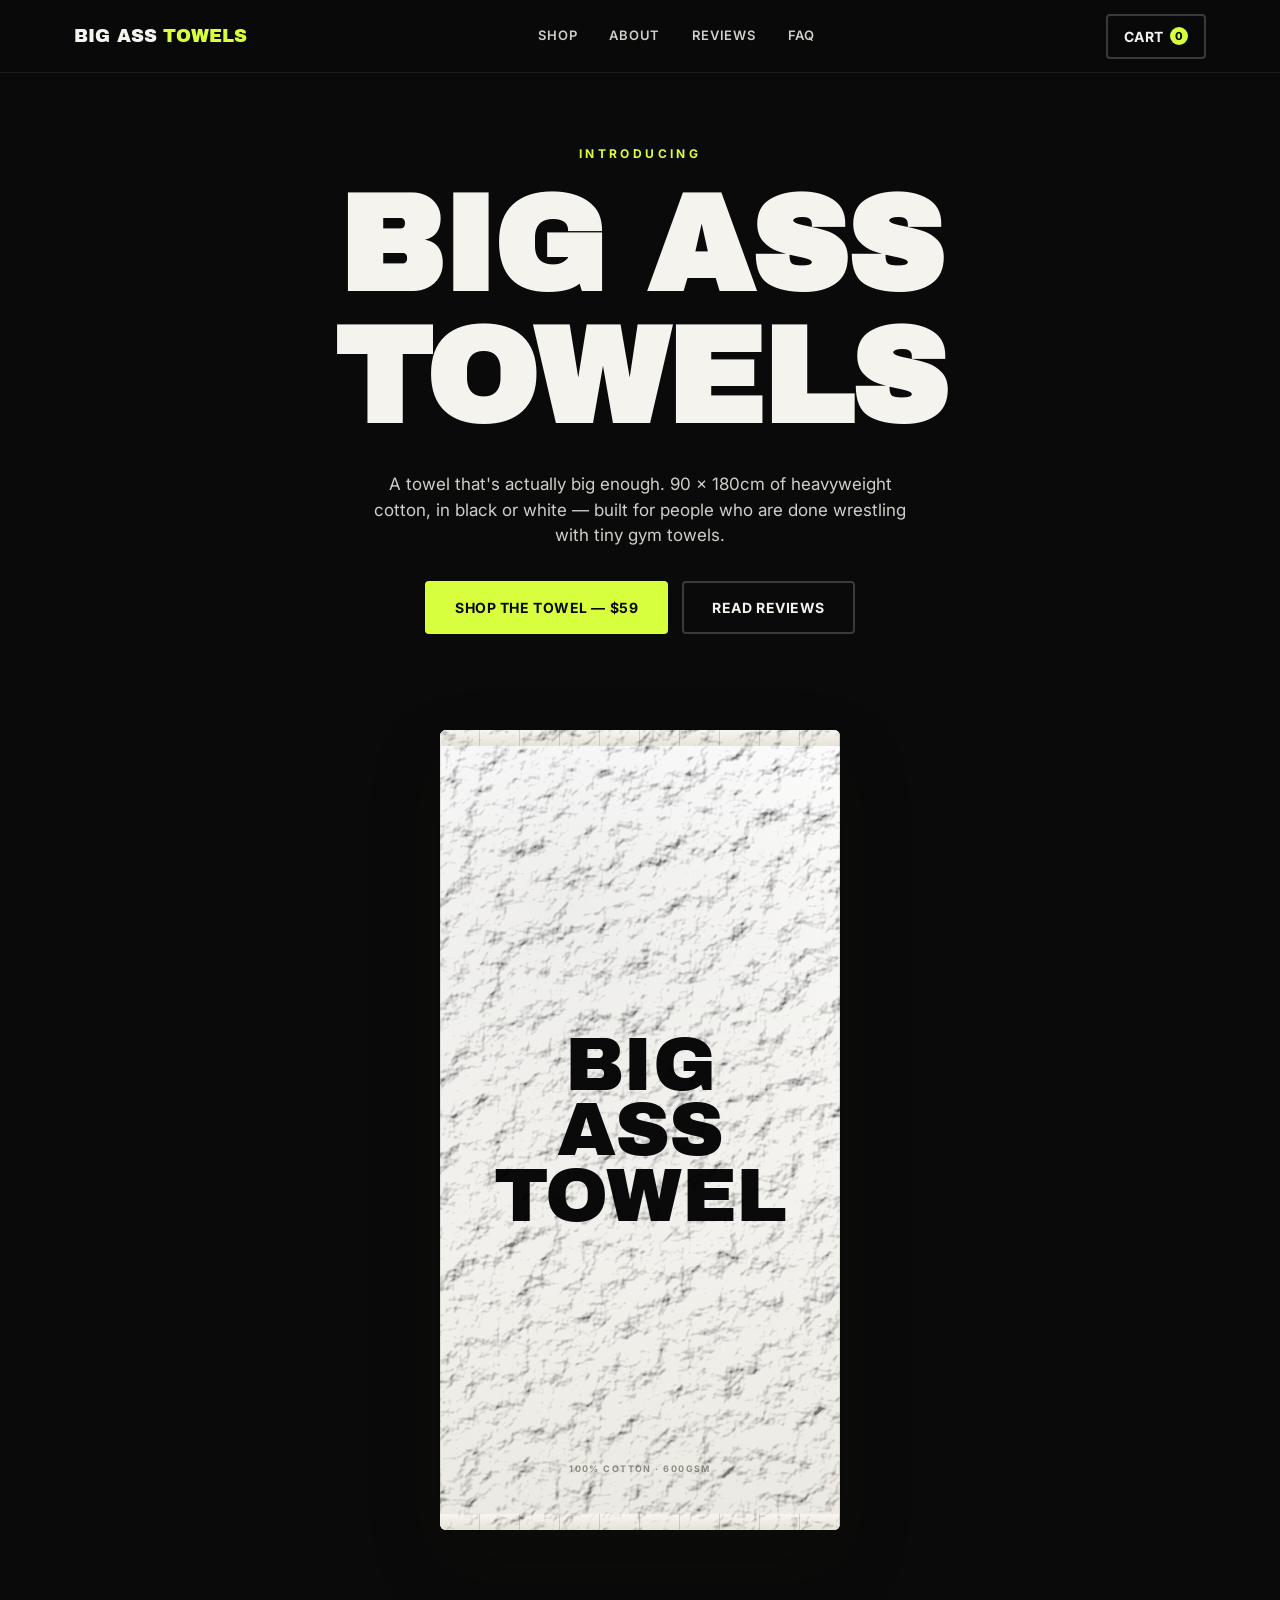
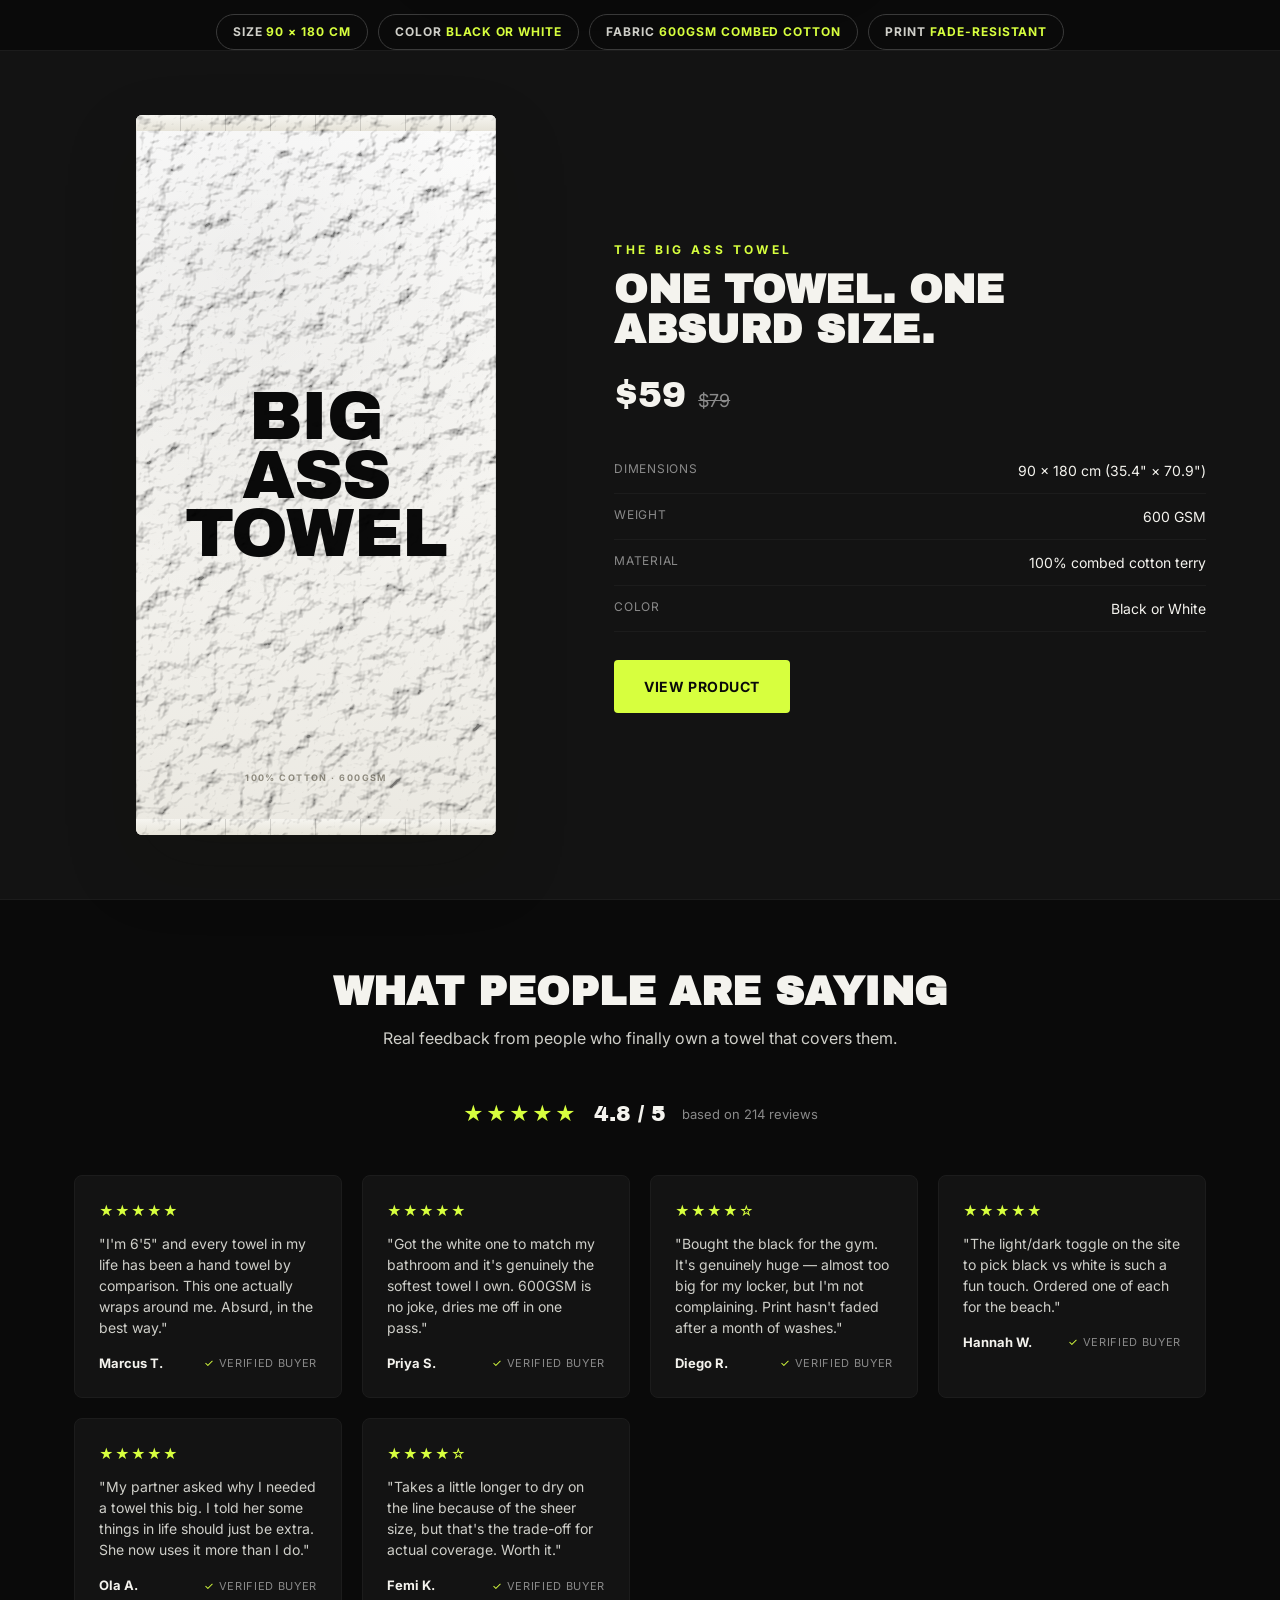
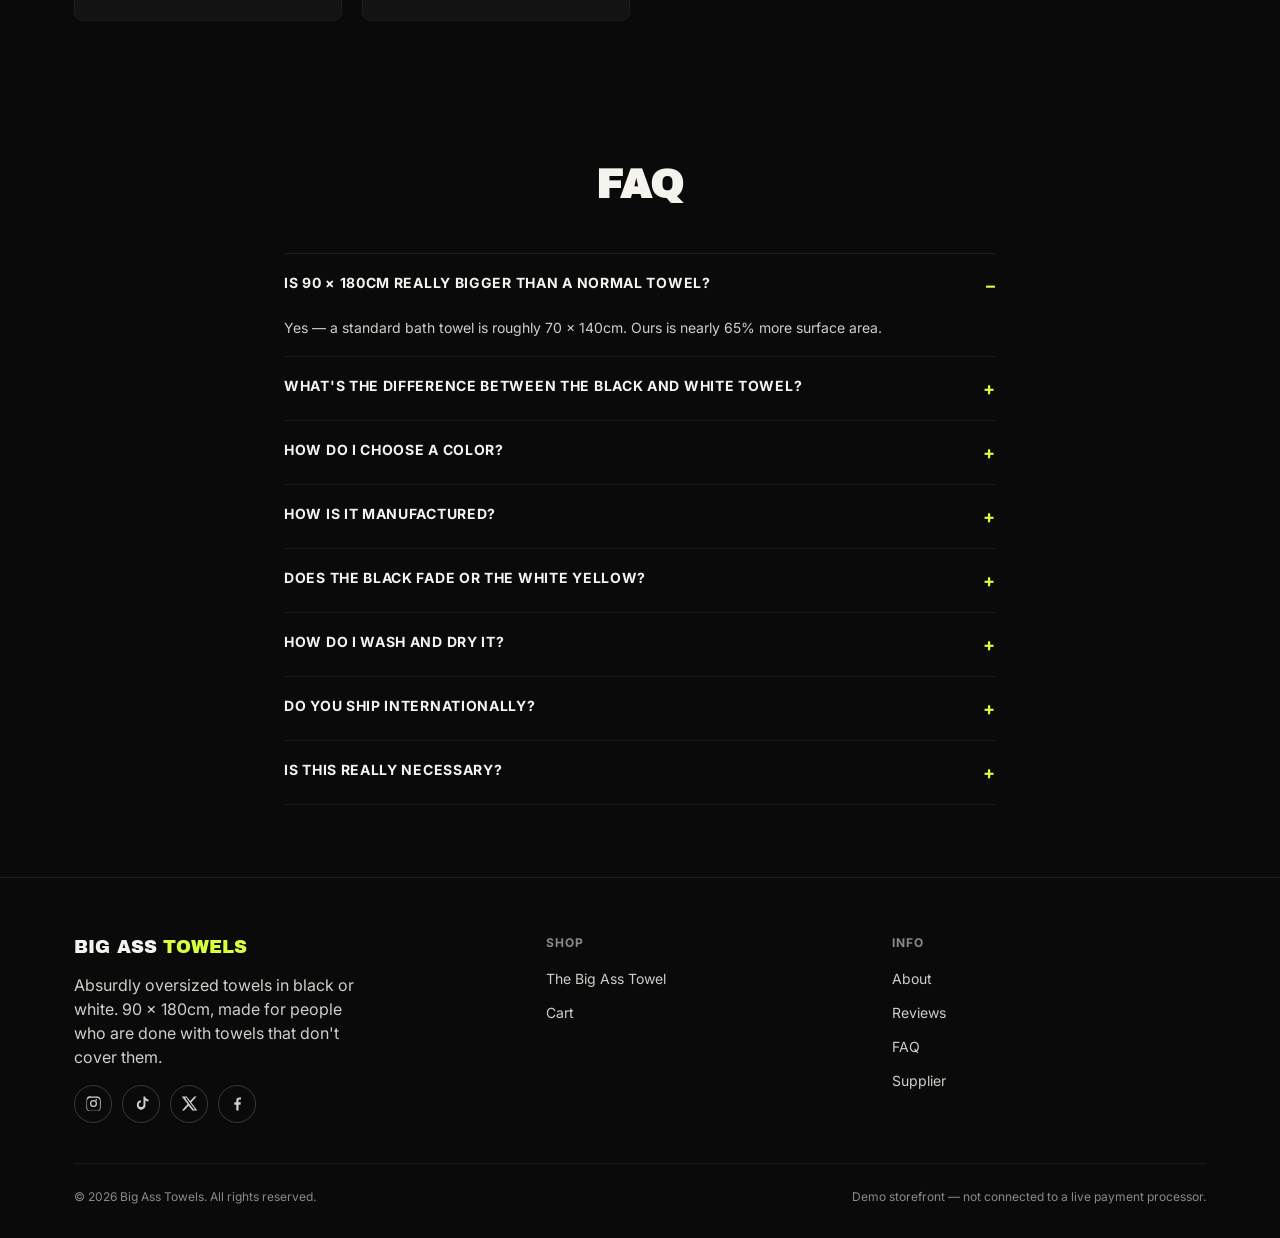
==== commit ec3dc714: "Redesign towel graphic with edge-to-edge text and real fabric texture, flip colorway/theme mapping, " ====
--- a/index.html
+++ b/index.html
@@ -7,6 +7,7 @@
     try {
       var t = localStorage.getItem('bat_theme') === 'light' ? 'light' : 'dark';
       document.documentElement.setAttribute('data-theme', t);
+      document.documentElement.setAttribute('data-towel', t === 'light' ? 'black' : 'white');
     } catch (e) {}
   })();
 </script>
@@ -23,7 +24,7 @@
     <a href="index.html" class="brand-mark">BIG ASS <span>TOWELS</span></a>
     <nav class="main-nav">
       <a href="product.html">Shop</a>
-      <a href="index.html#specs">Specs</a>
+      <a href="about.html">About</a>
       <a href="index.html#reviews">Reviews</a>
       <a href="index.html#faq">FAQ</a>
     </nav>
@@ -43,7 +44,7 @@
     </p>
     <div class="hero-ctas">
       <a href="product.html" class="btn btn-primary">Shop The Towel — $59</a>
-      <a href="#specs" class="btn btn-outline">See the specs</a>
+      <a href="#reviews" class="btn btn-outline">Read reviews</a>
     </div>
   </div>
 </section>
@@ -52,7 +53,8 @@
   <div class="towel towel--lg">
     <div class="towel__fringe"><span></span><span></span><span></span><span></span><span></span><span></span><span></span><span></span><span></span><span></span></div>
     <div class="towel__body">
-      <div class="towel__logo"><small>The Original</small>BIG<br />ASS<br />TOWEL</div>
+      <div class="towel__logo">BIG<br />ASS<br />TOWEL</div>
+      <span class="towel__tag">100% Cotton · 600GSM</span>
     </div>
     <div class="towel__fringe"><span></span><span></span><span></span><span></span><span></span><span></span><span></span><span></span><span></span><span></span></div>
   </div>
@@ -66,44 +68,14 @@
   </div>
 </div>
 
-<section class="section" id="specs">
-  <div class="wrap">
-    <div class="section-head">
-      <h2>Why it's called "big ass"</h2>
-      <p>Most "oversized" towels are really just regular towels with a marketing budget. Ours is not.</p>
-    </div>
-    <div class="features">
-      <div class="feature-card">
-        <span class="num">01</span>
-        <h3>90 × 180 CM</h3>
-        <p>Nearly double the surface area of a standard bath towel — full wraparound coverage, no awkward tucking.</p>
-      </div>
-      <div class="feature-card">
-        <span class="num">02</span>
-        <h3>600 GSM Cotton</h3>
-        <p>Heavyweight combed cotton terry that stays plush and absorbent wash after wash.</p>
-      </div>
-      <div class="feature-card">
-        <span class="num">03</span>
-        <h3>True black. True white.</h3>
-        <p>Reactive-dyed black that resists grey-out, and a bright white that resists yellowing — both hold their color wash after wash.</p>
-      </div>
-      <div class="feature-card">
-        <span class="num">04</span>
-        <h3>Bold wordmark print</h3>
-        <p>The BIG ASS TOWEL logo, screen-printed for durability so it survives the wash, not just the photo.</p>
-      </div>
-    </div>
-  </div>
-</section>
-
 <section class="product-teaser">
   <div class="wrap">
     <div class="towel-stage" style="padding:0;">
       <div class="towel">
         <div class="towel__fringe"><span></span><span></span><span></span><span></span><span></span><span></span><span></span><span></span></div>
         <div class="towel__body">
-          <div class="towel__logo"><small>The Original</small>BIG<br />ASS<br />TOWEL</div>
+          <div class="towel__logo">BIG<br />ASS<br />TOWEL</div>
+          <span class="towel__tag">100% Cotton · 600GSM</span>
         </div>
         <div class="towel__fringe"><span></span><span></span><span></span><span></span><span></span><span></span><span></span><span></span></div>
       </div>
@@ -184,11 +156,11 @@
       </details>
       <details class="accordion-item">
         <summary>What's the difference between the black and white towel?</summary>
-        <div class="accordion-body">Same 90 × 180cm, same 600GSM combed cotton, same wordmark print — just the fabric color and the ink color (white print on black, black print on white). Head to the <a href="product.html" style="color:var(--accent);">product page</a> and flip the light/dark switch to preview each one; it also swaps the whole site's theme to match.</div>
+        <div class="accordion-body">Same 90 × 180cm, same 600GSM combed cotton, same wordmark print — just the fabric color and the ink color (white print on black, black print on white). Head to the <a href="product.html" style="color:var(--accent);">product page</a> and flip the light/dark switch to preview each one.</div>
       </details>
       <details class="accordion-item">
         <summary>How do I choose a color?</summary>
-        <div class="accordion-body">On the product page there's a light/dark mode toggle. Dark mode previews the black towel, light mode previews the white towel — whichever is showing when you hit "Add to Cart" is the one you get.</div>
+        <div class="accordion-body">On the product page there's a light/dark mode toggle. Light mode previews the black towel, dark mode previews the white towel — whichever is showing when you hit "Add to Cart" is the one you get.</div>
       </details>
       <details class="accordion-item">
         <summary>How is it manufactured?</summary>
@@ -220,6 +192,12 @@
       <div>
         <div class="brand-mark" style="margin-bottom:12px;">BIG ASS <span>TOWELS</span></div>
         <p style="max-width:280px;">Absurdly oversized towels in black or white. 90 × 180cm, made for people who are done with towels that don't cover them.</p>
+        <div class="social-row">
+          <a class="social-icon" href="#" aria-label="Instagram"><svg viewBox="0 0 24 24"><path d="M12 2.2c3.2 0 3.6 0 4.85.07 1.17.05 1.97.24 2.43.4.61.24 1.05.52 1.5.97.45.45.73.89.97 1.5.16.46.35 1.26.4 2.43.06 1.25.07 1.65.07 4.85s-.01 3.6-.07 4.85c-.05 1.17-.24 1.97-.4 2.43a4.1 4.1 0 0 1-.97 1.5 4.1 4.1 0 0 1-1.5.97c-.46.16-1.26.35-2.43.4-1.25.06-1.65.07-4.85.07s-3.6-.01-4.85-.07c-1.17-.05-1.97-.24-2.43-.4a4.1 4.1 0 0 1-1.5-.97 4.1 4.1 0 0 1-.97-1.5c-.16-.46-.35-1.26-.4-2.43C2.21 15.6 2.2 15.2 2.2 12s.01-3.6.07-4.85c.05-1.17.24-1.97.4-2.43.24-.61.52-1.05.97-1.5.45-.45.89-.73 1.5-.97.46-.16 1.26-.35 2.43-.4C8.4 2.21 8.8 2.2 12 2.2zm0 1.8c-3.14 0-3.5.01-4.74.07-1.02.05-1.57.21-1.94.35-.49.19-.84.42-1.2.79-.37.36-.6.71-.79 1.2-.14.37-.3.92-.35 1.94-.06 1.24-.07 1.6-.07 4.74s.01 3.5.07 4.74c.05 1.02.21 1.57.35 1.94.19.49.42.84.79 1.2.36.37.71.6 1.2.79.37.14.92.3 1.94.35 1.24.06 1.6.07 4.74.07s3.5-.01 4.74-.07c1.02-.05 1.57-.21 1.94-.35.49-.19.84-.42 1.2-.79.37-.36.6-.71.79-1.2.14-.37.3-.92.35-1.94.06-1.24.07-1.6.07-4.74s-.01-3.5-.07-4.74c-.05-1.02-.21-1.57-.35-1.94a3.2 3.2 0 0 0-.79-1.2 3.2 3.2 0 0 0-1.2-.79c-.37-.14-.92-.3-1.94-.35C15.5 4.01 15.14 4 12 4zm0 3.05a4.95 4.95 0 1 1 0 9.9 4.95 4.95 0 0 1 0-9.9zm0 1.8a3.15 3.15 0 1 0 0 6.3 3.15 3.15 0 0 0 0-6.3zm5.15-1.99a1.16 1.16 0 1 1-2.32 0 1.16 1.16 0 0 1 2.32 0z"/></svg></a>
+          <a class="social-icon" href="#" aria-label="TikTok"><svg viewBox="0 0 24 24"><path d="M14.5 2h2.6c.16 1.4.86 2.6 2 3.4.8.6 1.8 1 2.9 1.1v2.7c-1.6-.02-3.1-.5-4.4-1.4v6.8c0 3.4-2.7 6.1-6.1 6.1S5.4 17 5.4 13.6c0-3.3 2.6-5.9 5.8-6.1v2.8c-1.7.2-3 1.6-3 3.3 0 1.8 1.5 3.3 3.3 3.3s3.3-1.5 3.3-3.3V2z"/></svg></a>
+          <a class="social-icon" href="#" aria-label="X (Twitter)"><svg viewBox="0 0 24 24"><path d="M18.9 2H22l-7.6 8.7L23 22h-6.9l-5.4-6.9L4.4 22H1.3l8.1-9.3L1 2h7l4.9 6.3L18.9 2zm-1.2 18h1.9L7.4 4H5.4l12.3 16z"/></svg></a>
+          <a class="social-icon" href="#" aria-label="Facebook"><svg viewBox="0 0 24 24"><path d="M13.5 22v-8.4h2.8l.4-3.3h-3.2V8.1c0-.95.27-1.6 1.63-1.6H17V3.5C16.7 3.46 15.7 3.4 14.5 3.4c-2.5 0-4.2 1.5-4.2 4.4v2.5H7.5v3.3h2.8V22h3.2z"/></svg></a>
+        </div>
       </div>
       <div>
         <h4>Shop</h4>
@@ -231,7 +209,7 @@
       <div>
         <h4>Info</h4>
         <ul>
-          <li><a href="index.html#specs">Specs</a></li>
+          <li><a href="about.html">About</a></li>
           <li><a href="index.html#reviews">Reviews</a></li>
           <li><a href="index.html#faq">FAQ</a></li>
           <li><a href="product.html#supplier">Supplier</a></li>
--- a/css/styles.css
+++ b/css/styles.css
@@ -1,8 +1,12 @@
 /* ==========================================================================
    Big Ass Towels — core stylesheet
-   Theming: everything reads from CSS variables below. [data-theme="light"]
-   on <html> swaps the palette (and, in turn, which towel colorway reads as
-   "selected" — see js/theme.js).
+   Theming: everything reads from CSS variables below.
+
+   - [data-theme="light"] on <html> swaps the PAGE palette (background/text).
+   - [data-towel="white"] on <html> swaps the TOWEL GRAPHIC colorway. These
+     are deliberately independent: light mode surfaces the black towel
+     (contrast against a light page) and dark mode surfaces the white towel
+     (contrast against a dark page) — see js/theme.js.
    ========================================================================== */
 
 @import url('https://fonts.googleapis.com/css2?family=Archivo+Black&family=Inter:wght@400;500;600;700;800&display=swap');
@@ -20,19 +24,20 @@
   --accent-contrast: #0a0a0a;
   --danger: #ff5c4d;
 
-  /* towel graphic — flips independently of page copy so cart thumbnails
-     can render the "other" colorway correctly */
-  --towel-fabric-1: #0f0f0f;
+  /* towel graphic — keyed off [data-towel], not [data-theme], so cart
+     thumbnails can always render the correct colorway for their line item */
+  --towel-fabric-1: #171717;
   --towel-fabric-2: #060606;
-  --towel-noise: rgba(255, 255, 255, 0.025);
-  --towel-sheen: rgba(255, 255, 255, 0.05);
-  --towel-ring: rgba(255, 255, 255, 0.04);
-  --towel-fringe-1: #1a1a1a;
+  --towel-sheen: rgba(255, 255, 255, 0.06);
+  --towel-ring: rgba(255, 255, 255, 0.05);
+  --towel-fringe-1: #1e1e1e;
   --towel-fringe-2: #0a0a0a;
   --towel-seam: rgba(0, 0, 0, 0.5);
   --towel-text: #f4f3ee;
   --towel-label: #b8b8ae;
   --towel-shadow: rgba(0, 0, 0, 0.65);
+  --towel-tex-blend: soft-light;
+  --towel-tex-opacity: 0.9;
 
   --radius: 4px;
   --maxw: 1180px;
@@ -49,18 +54,21 @@
   --text-muted: #706c5e;
   --text-body: #45433a;
   --accent-hover: #c3ec2c;
-
+}
+
+:root[data-towel="white"] {
   --towel-fabric-1: #ffffff;
-  --towel-fabric-2: #eceae3;
-  --towel-noise: rgba(0, 0, 0, 0.035);
-  --towel-sheen: rgba(0, 0, 0, 0.04);
-  --towel-ring: rgba(0, 0, 0, 0.07);
-  --towel-fringe-1: #f4f3ee;
+  --towel-fabric-2: #ebe9e2;
+  --towel-sheen: rgba(0, 0, 0, 0.05);
+  --towel-ring: rgba(0, 0, 0, 0.08);
+  --towel-fringe-1: #f6f5f0;
   --towel-fringe-2: #e6e3d8;
   --towel-seam: rgba(0, 0, 0, 0.14);
   --towel-text: #0a0a0a;
   --towel-label: #706c5e;
-  --towel-shadow: rgba(20, 18, 10, 0.18);
+  --towel-shadow: rgba(20, 18, 10, 0.22);
+  --towel-tex-blend: multiply;
+  --towel-tex-opacity: 0.5;
 }
 
 * { box-sizing: border-box; }
@@ -230,7 +238,6 @@
   width: min(360px, 78vw);
   aspect-ratio: 90 / 180;
   background:
-    repeating-linear-gradient(45deg, var(--towel-noise) 0 2px, transparent 2px 5px),
     radial-gradient(circle at 30% 20%, var(--towel-sheen), transparent 55%),
     linear-gradient(180deg, var(--towel-fabric-1), var(--towel-fabric-2));
   border-radius: 6px;
@@ -242,10 +249,23 @@
   container-type: inline-size;
 }
 .towel--lg { width: min(400px, 82vw); }
+/* Procedural terry-cloth texture: a bump-lit noise SVG blended over the
+   fabric color. Blend mode/opacity flip per colorway (see --towel-tex-*). */
+.towel::after {
+  content: '';
+  position: absolute;
+  inset: 0;
+  background-image: url('../assets/towel-texture.svg');
+  background-size: cover;
+  mix-blend-mode: var(--towel-tex-blend);
+  opacity: var(--towel-tex-opacity);
+  pointer-events: none;
+}
 .towel__fringe {
   height: 16px;
   display: flex;
   flex-shrink: 0;
+  position: relative;
 }
 .towel__fringe span {
   flex: 1;
@@ -259,25 +279,40 @@
   align-items: center;
   justify-content: center;
   gap: 2px;
-  padding: 0 9%;
+  padding: 0 3%;
+  position: relative;
 }
 .towel__logo {
   font-family: var(--font-display);
   color: var(--towel-text);
   text-align: center;
-  line-height: 0.92;
+  line-height: 0.86;
   letter-spacing: -0.01em;
-  font-size: clamp(20px, 13.5cqw, 56px);
+  font-size: clamp(26px, 19cqw, 100px);
   width: 100%;
 }
 .towel__logo small {
   display: block;
   font-family: var(--font-body);
   font-weight: 700;
-  font-size: 0.22em;
+  font-size: 0.16em;
   letter-spacing: 0.35em;
   color: var(--towel-label);
-  margin-bottom: 14px;
+  margin-bottom: 10px;
+}
+.towel__tag {
+  position: absolute;
+  left: 50%;
+  bottom: 5%;
+  transform: translateX(-50%);
+  font-family: var(--font-body);
+  font-size: 9px;
+  font-weight: 700;
+  letter-spacing: 0.16em;
+  color: var(--towel-label);
+  text-transform: uppercase;
+  white-space: nowrap;
+  opacity: 0.75;
 }
 
 .towel-badges {
@@ -299,31 +334,9 @@
 }
 .badge strong { color: var(--accent); }
 
-/* ---------- Feature grid ---------- */
 .section { padding: 72px 0; }
 .section-head { text-align: center; max-width: 620px; margin: 0 auto 48px; }
 .section-head h2 { font-size: clamp(26px, 3.6vw, 40px); margin-bottom: 14px; }
-
-.features {
-  display: grid;
-  grid-template-columns: repeat(auto-fit, minmax(230px, 1fr));
-  gap: 24px;
-}
-.feature-card {
-  background: var(--bg-soft);
-  border: 1px solid var(--surface-border);
-  border-radius: 8px;
-  padding: 28px 24px;
-}
-.feature-card .num {
-  font-family: var(--font-display);
-  color: var(--accent);
-  font-size: 28px;
-  margin-bottom: 12px;
-  display: block;
-}
-.feature-card h3 { font-size: 16px; margin-bottom: 8px; letter-spacing: 0.02em; }
-.feature-card p { margin: 0; font-size: 14px; }
 
 /* ---------- Product teaser ---------- */
 .product-teaser {
@@ -446,7 +459,54 @@
   transition: transform 0.22s ease;
 }
 :root[data-theme="light"] .theme-switch__thumb { transform: translateX(28px); }
-.theme-toggle-hint { font-size: 12px; color: var(--text-muted); margin-top: 10px; margin-bottom: 0; }
+
+/* ---------- Social icons ---------- */
+.social-row {
+  display: flex;
+  gap: 10px;
+  flex-wrap: wrap;
+}
+.social-icon {
+  display: inline-flex;
+  align-items: center;
+  justify-content: center;
+  width: 38px;
+  height: 38px;
+  border-radius: 50%;
+  border: 1px solid var(--border);
+  color: var(--text);
+  transition: border-color 0.15s ease, background 0.15s ease, color 0.15s ease;
+}
+.social-icon svg { width: 17px; height: 17px; fill: currentColor; }
+.social-icon:hover { background: var(--accent); border-color: var(--accent); color: var(--accent-contrast); }
+
+/* ---------- About page ---------- */
+.about-hero { padding: 64px 0 16px; text-align: center; }
+.about-hero h1 { font-size: clamp(32px, 5vw, 56px); margin-top: 10px; }
+.about-lede {
+  max-width: 640px;
+  margin: 24px auto 0;
+  font-size: 17px;
+}
+.usecases {
+  display: grid;
+  grid-template-columns: repeat(auto-fit, minmax(230px, 1fr));
+  gap: 20px;
+}
+.usecase-card {
+  background: var(--bg-soft);
+  border: 1px solid var(--surface-border);
+  border-radius: 8px;
+  padding: 28px 24px;
+}
+.usecase-card .emoji { font-size: 28px; display: block; margin-bottom: 14px; }
+.usecase-card h3 { font-size: 16px; margin-bottom: 8px; letter-spacing: 0.02em; }
+.usecase-card p { margin: 0; font-size: 14px; }
+.about-social {
+  text-align: center;
+  padding-top: 8px;
+}
+.about-social .social-row { justify-content: center; margin-top: 20px; }
 
 /* ---------- Footer ---------- */
 .site-footer {
@@ -469,6 +529,7 @@
 .footer-grid ul { list-style: none; padding: 0; margin: 0; display: flex; flex-direction: column; gap: 10px; }
 .footer-grid a { font-size: 14px; color: var(--text-body); }
 .footer-grid a:hover { color: var(--accent); }
+.footer-grid .social-row { margin-top: 4px; }
 .footer-bottom {
   display: flex;
   justify-content: space-between;
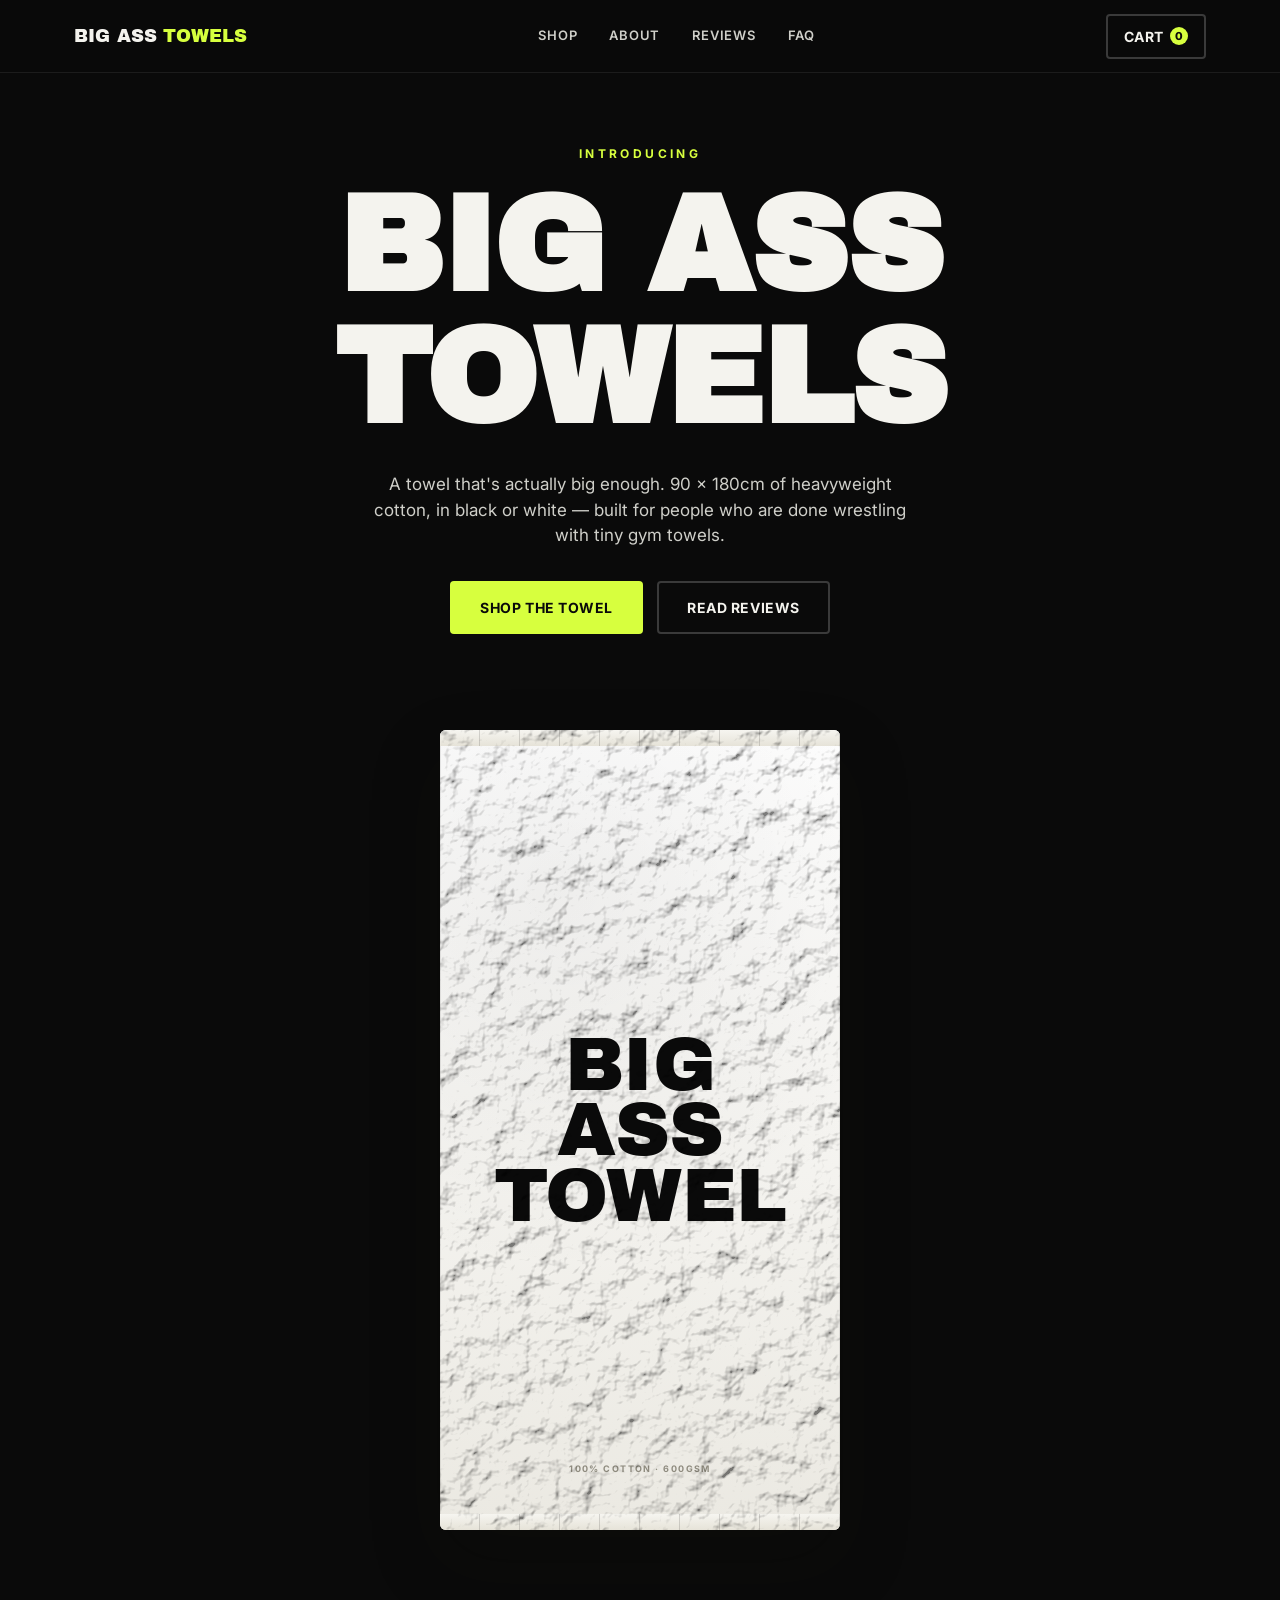
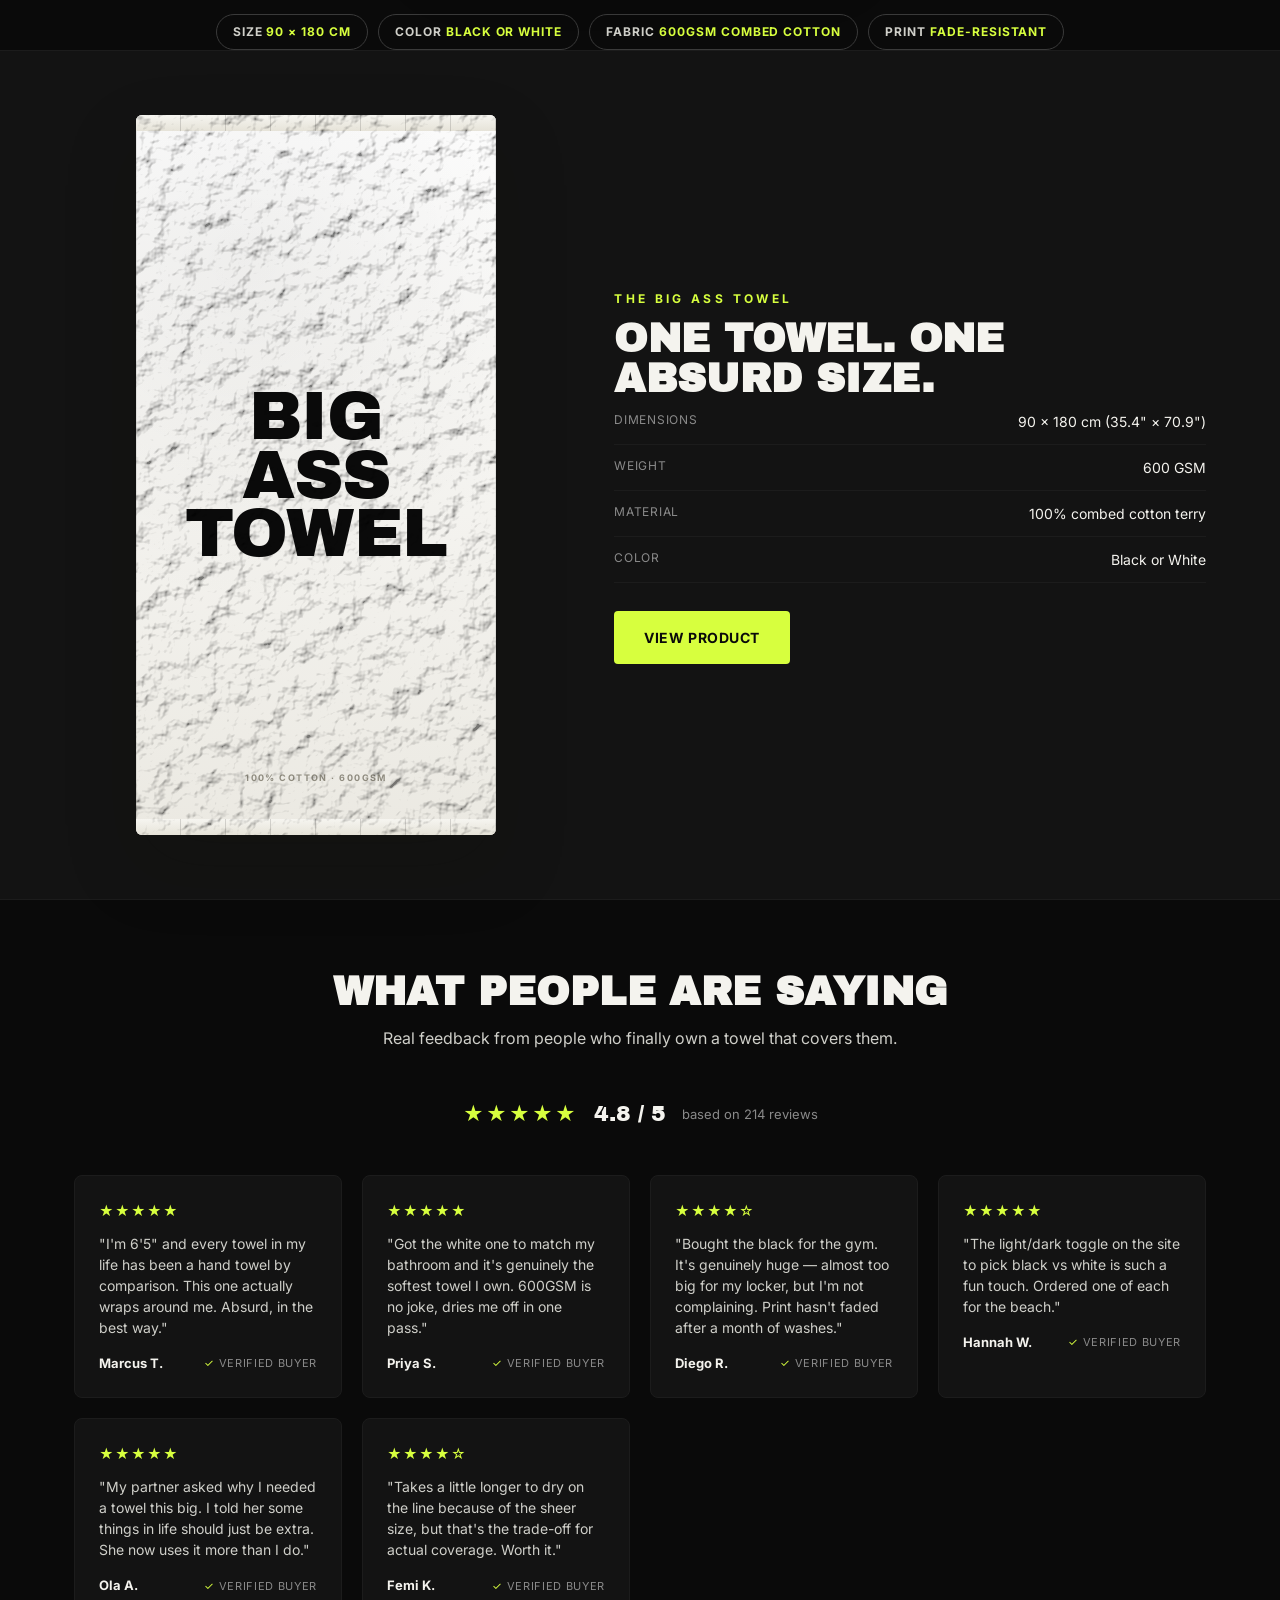
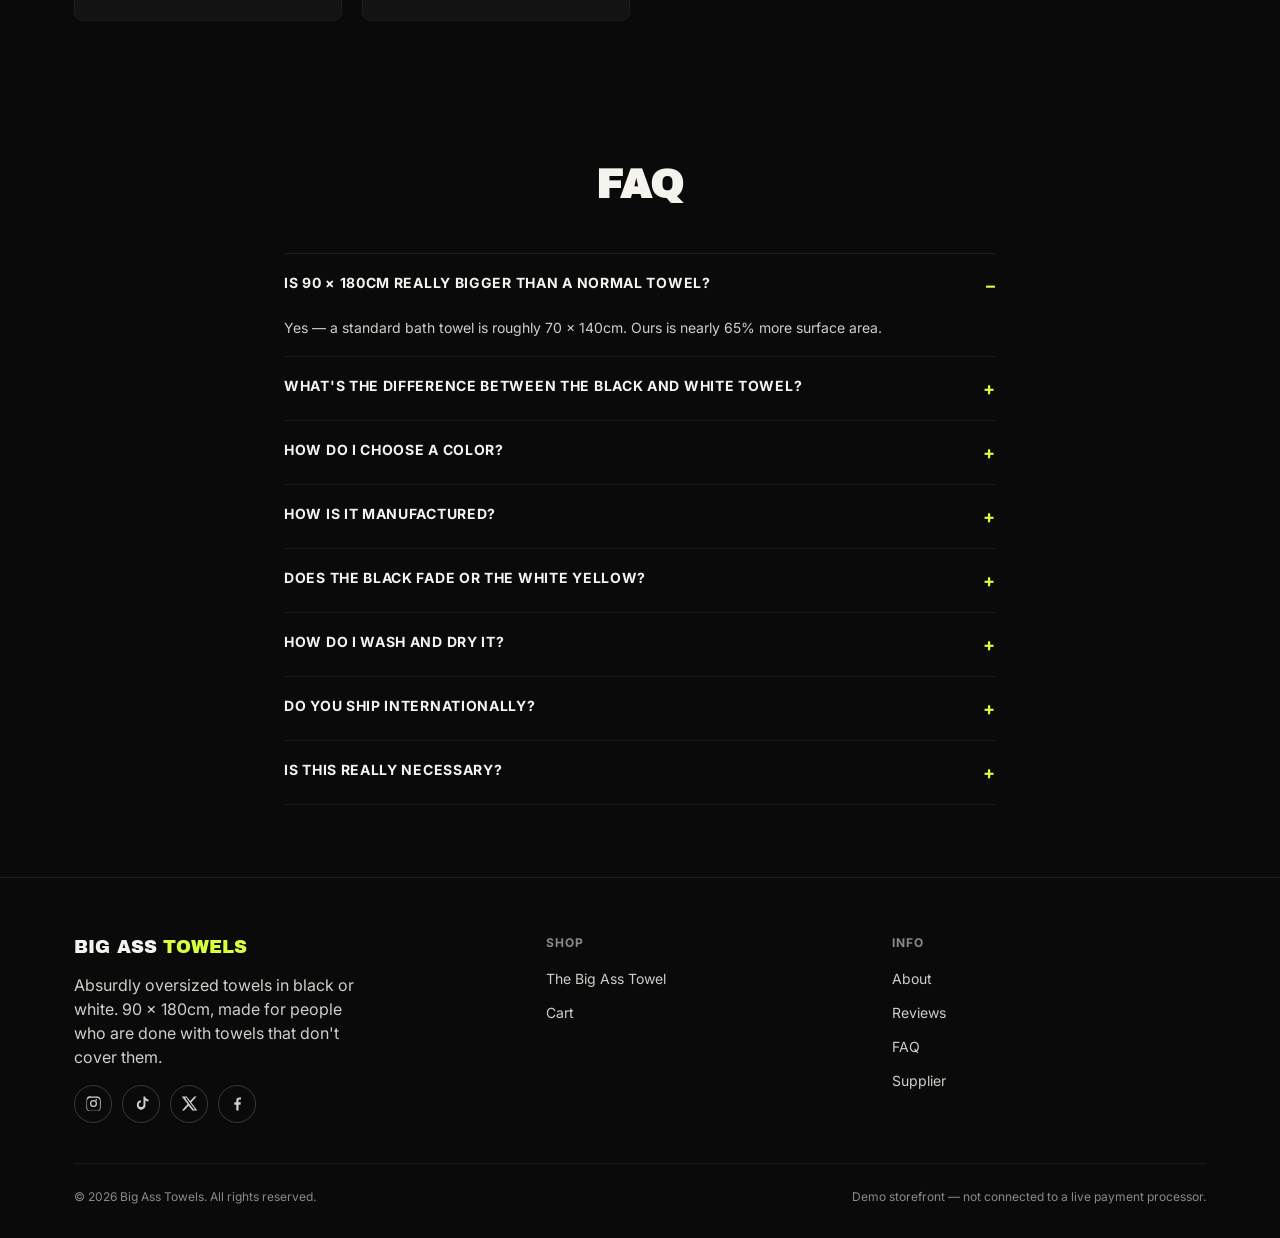
==== commit 4ed5b3ca: "Remove pricing from the landing page hero and product teaser Hero CTA now just reads "Shop The Towel" ====
--- a/index.html
+++ b/index.html
@@ -43,7 +43,7 @@
       or white — built for people who are done wrestling with tiny gym towels.
     </p>
     <div class="hero-ctas">
-      <a href="product.html" class="btn btn-primary">Shop The Towel — $59</a>
+      <a href="product.html" class="btn btn-primary">Shop The Towel</a>
       <a href="#reviews" class="btn btn-outline">Read reviews</a>
     </div>
   </div>
@@ -83,10 +83,6 @@
     <div>
       <span class="eyebrow">The Big Ass Towel</span>
       <h2 style="font-size:clamp(26px,3.6vw,40px); margin-top:10px;">One towel. One absurd size.</h2>
-      <div class="price-row">
-        <span class="price">$59</span>
-        <span class="price-compare">$79</span>
-      </div>
       <ul class="spec-list">
         <li><span>Dimensions</span><span>90 × 180 cm (35.4" × 70.9")</span></li>
         <li><span>Weight</span><span>600 GSM</span></li>
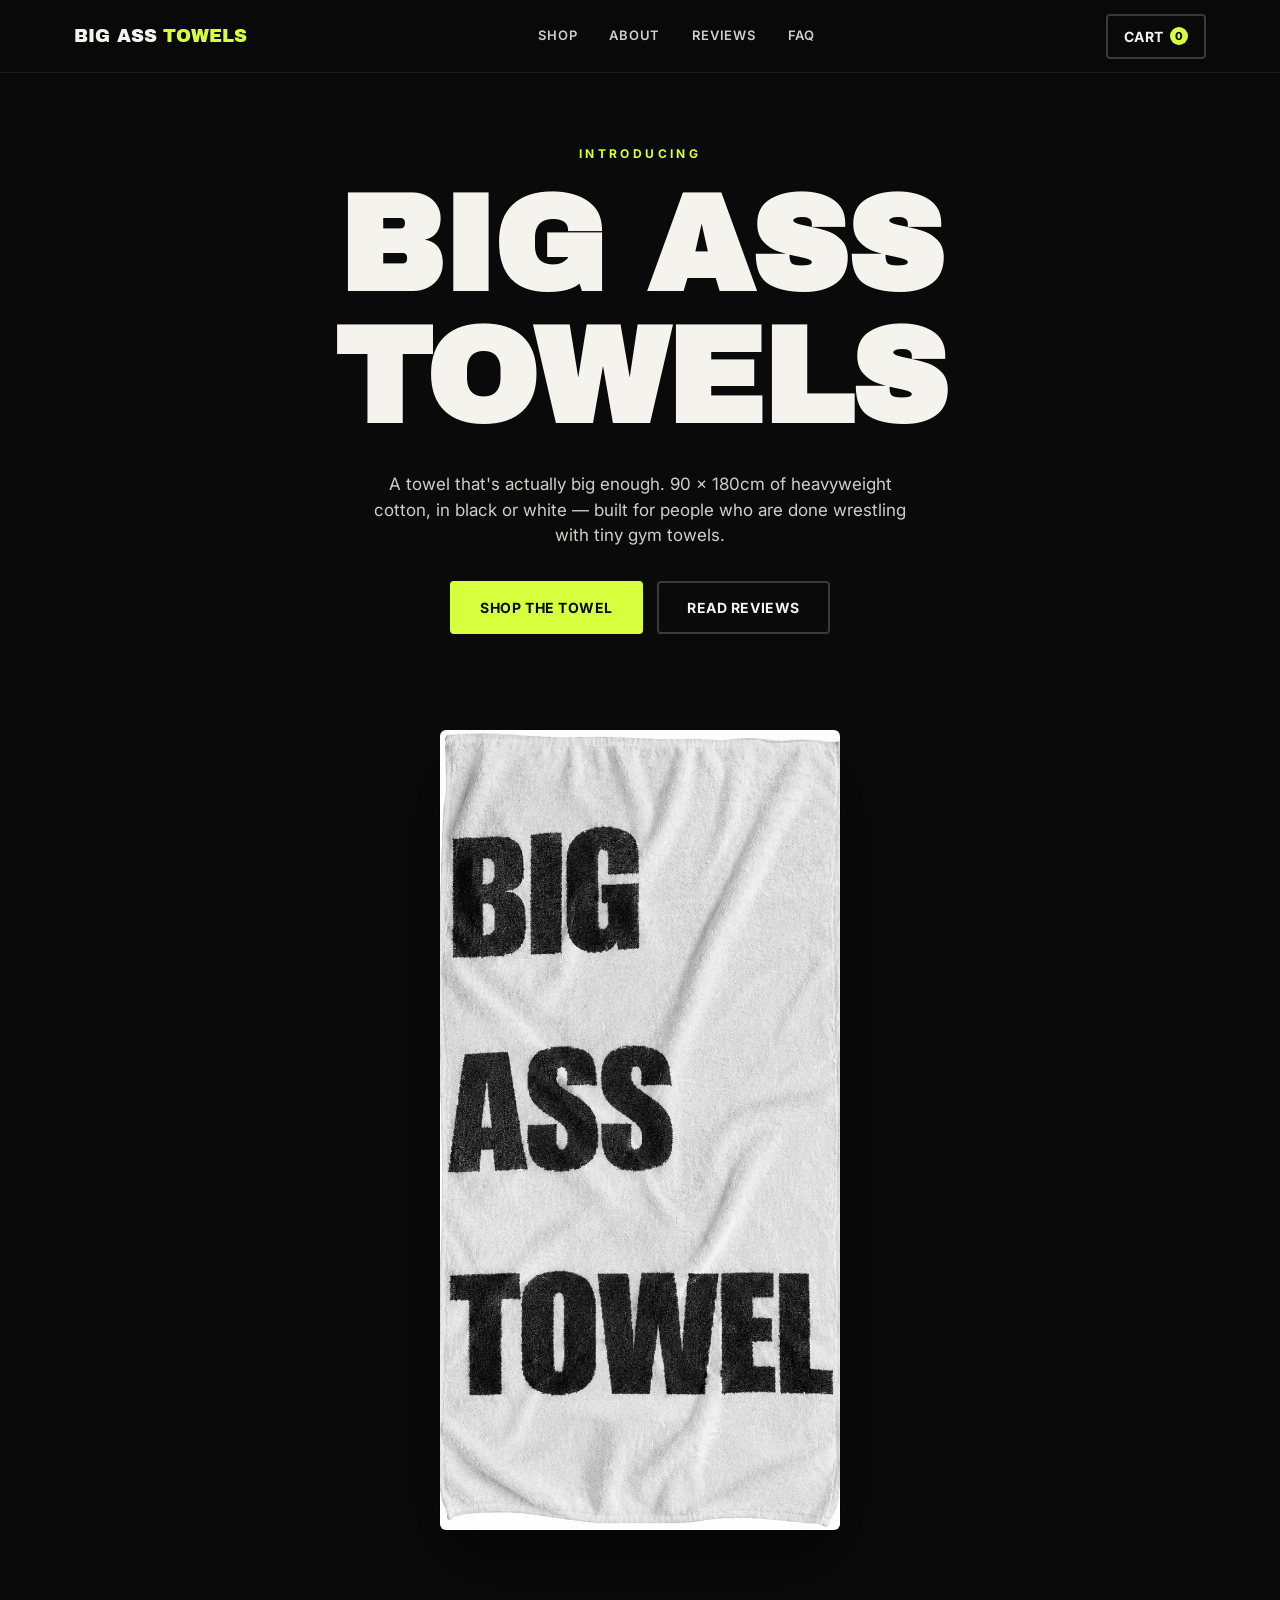
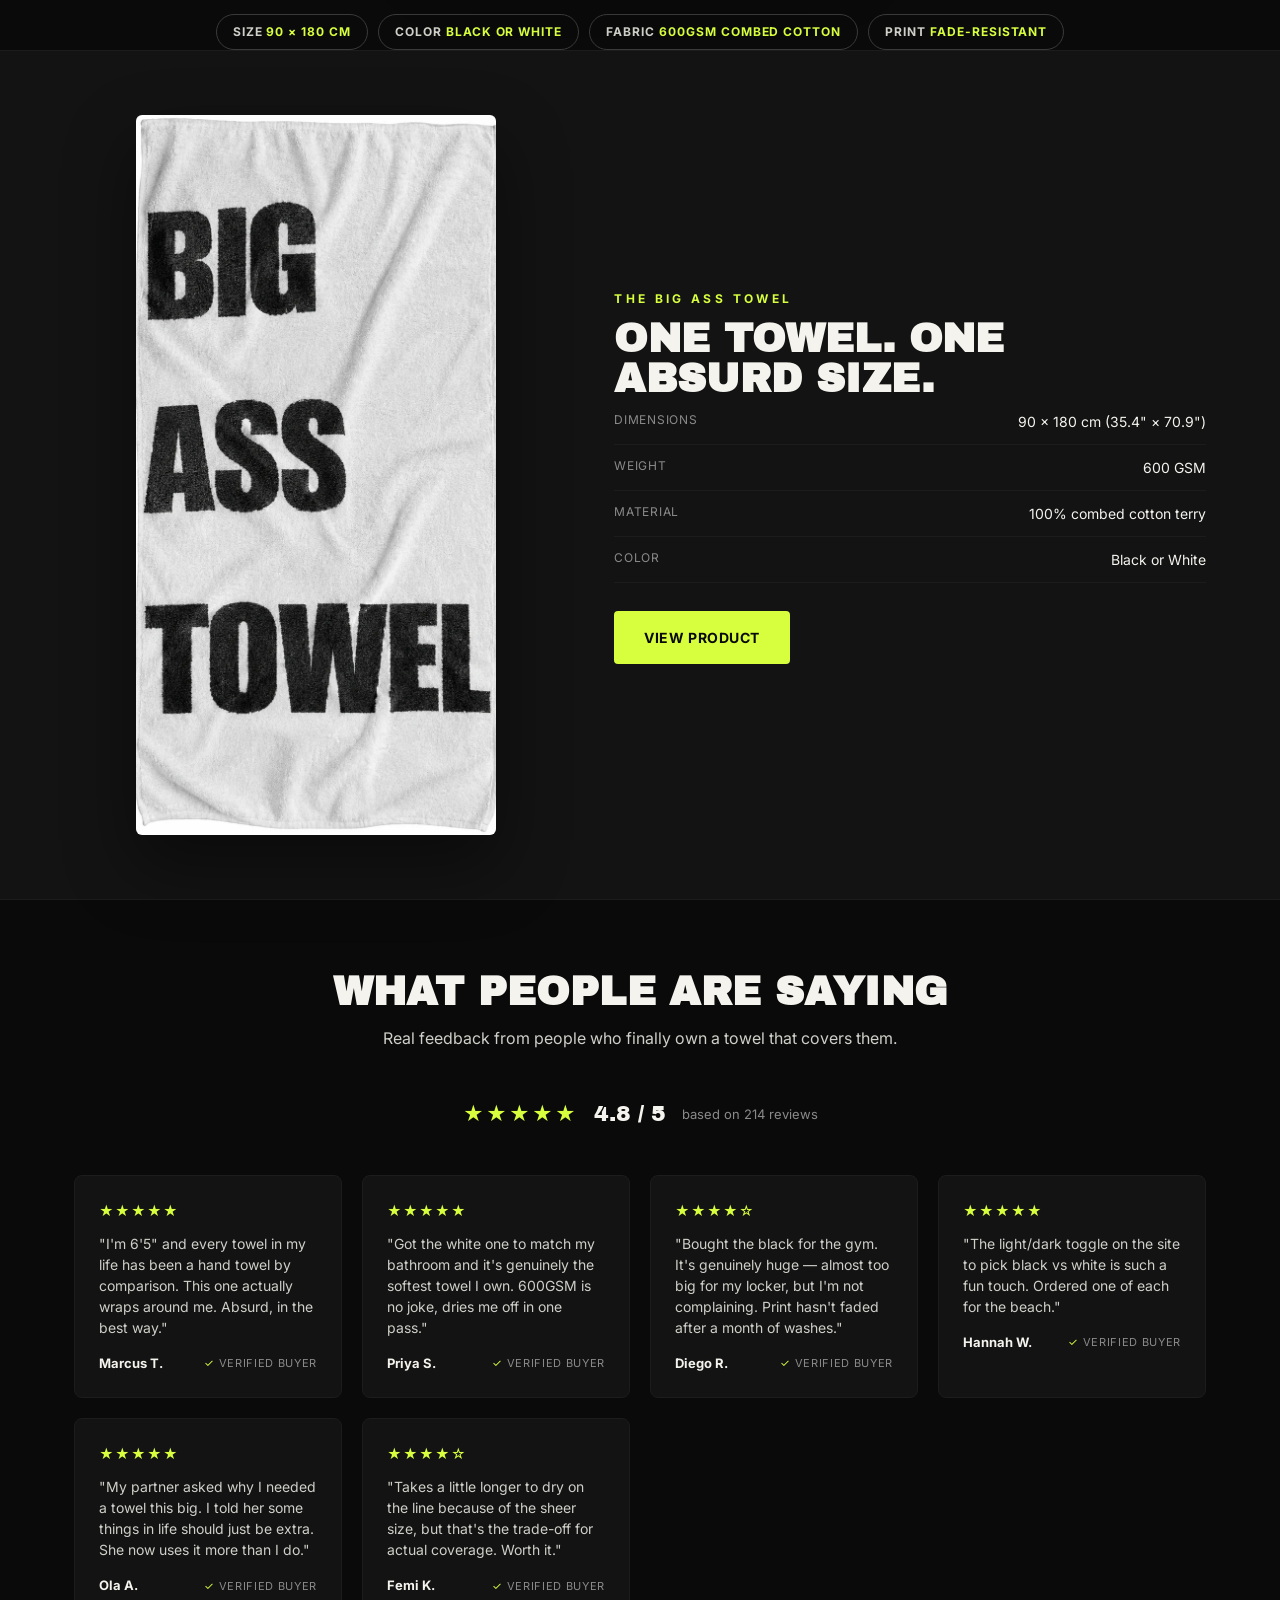
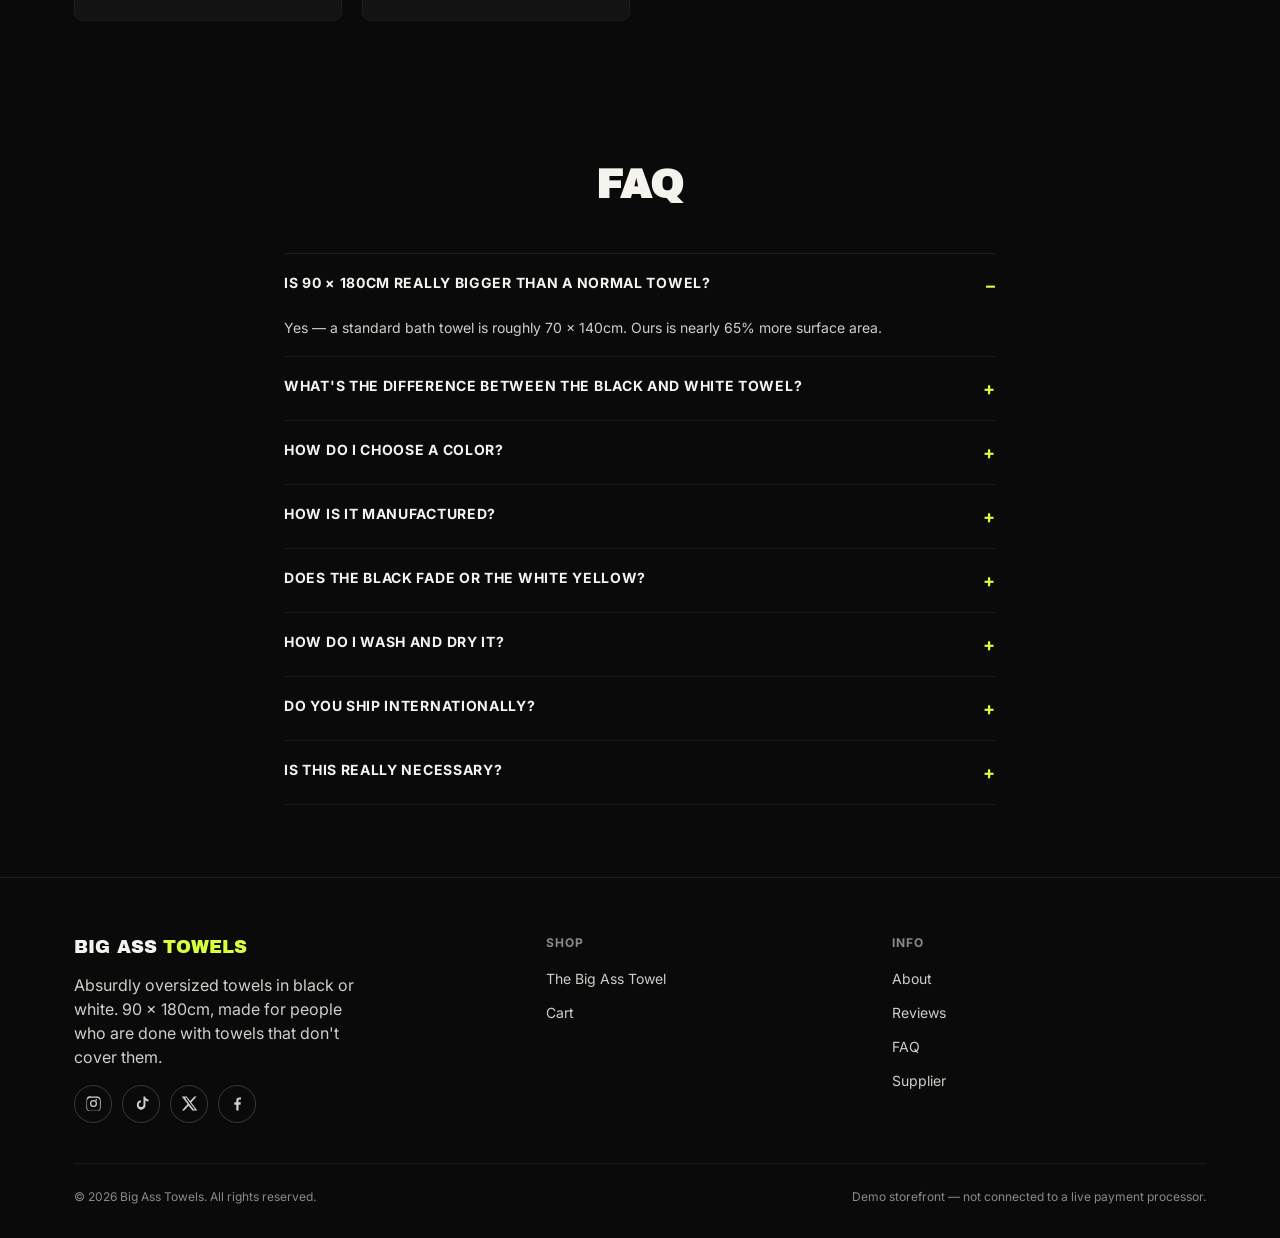
==== commit b3d8431c: "Use the real product photo for the towel, generate a matching black colorway - assets/towel-white.we" ====
--- a/index.html
+++ b/index.html
@@ -50,13 +50,9 @@
 </section>
 
 <div class="towel-stage">
-  <div class="towel towel--lg">
-    <div class="towel__fringe"><span></span><span></span><span></span><span></span><span></span><span></span><span></span><span></span><span></span><span></span></div>
-    <div class="towel__body">
-      <div class="towel__logo">BIG<br />ASS<br />TOWEL</div>
-      <span class="towel__tag">100% Cotton · 600GSM</span>
-    </div>
-    <div class="towel__fringe"><span></span><span></span><span></span><span></span><span></span><span></span><span></span><span></span><span></span><span></span></div>
+  <div class="towel-photo towel-photo--lg">
+    <img data-color="white" src="assets/towel-white.webp" alt="The Big Ass Towel — white, 90 x 180cm" />
+    <img data-color="black" src="assets/towel-black.webp" alt="The Big Ass Towel — black, 90 x 180cm" />
   </div>
 </div>
 <div class="wrap">
@@ -71,13 +67,9 @@
 <section class="product-teaser">
   <div class="wrap">
     <div class="towel-stage" style="padding:0;">
-      <div class="towel">
-        <div class="towel__fringe"><span></span><span></span><span></span><span></span><span></span><span></span><span></span><span></span></div>
-        <div class="towel__body">
-          <div class="towel__logo">BIG<br />ASS<br />TOWEL</div>
-          <span class="towel__tag">100% Cotton · 600GSM</span>
-        </div>
-        <div class="towel__fringe"><span></span><span></span><span></span><span></span><span></span><span></span><span></span><span></span></div>
+      <div class="towel-photo">
+        <img data-color="white" src="assets/towel-white.webp" alt="The Big Ass Towel — white, 90 x 180cm" />
+        <img data-color="black" src="assets/towel-black.webp" alt="The Big Ass Towel — black, 90 x 180cm" />
       </div>
     </div>
     <div>
--- a/css/styles.css
+++ b/css/styles.css
@@ -3,10 +3,11 @@
    Theming: everything reads from CSS variables below.
 
    - [data-theme="light"] on <html> swaps the PAGE palette (background/text).
-   - [data-towel="white"] on <html> swaps the TOWEL GRAPHIC colorway. These
-     are deliberately independent: light mode surfaces the black towel
-     (contrast against a light page) and dark mode surfaces the white towel
-     (contrast against a dark page) — see js/theme.js.
+   - [data-towel="white"] on <html> swaps which towel PHOTO shows (.towel-photo
+     renders both colorways and shows/hides via this attribute). These are
+     deliberately independent: light mode surfaces the black towel (contrast
+     against a light page) and dark mode surfaces the white towel (contrast
+     against a dark page) — see js/theme.js.
    ========================================================================== */
 
 @import url('https://fonts.googleapis.com/css2?family=Archivo+Black&family=Inter:wght@400;500;600;700;800&display=swap');
@@ -24,21 +25,6 @@
   --accent-contrast: #0a0a0a;
   --danger: #ff5c4d;
 
-  /* towel graphic — keyed off [data-towel], not [data-theme], so cart
-     thumbnails can always render the correct colorway for their line item */
-  --towel-fabric-1: #171717;
-  --towel-fabric-2: #060606;
-  --towel-sheen: rgba(255, 255, 255, 0.06);
-  --towel-ring: rgba(255, 255, 255, 0.05);
-  --towel-fringe-1: #1e1e1e;
-  --towel-fringe-2: #0a0a0a;
-  --towel-seam: rgba(0, 0, 0, 0.5);
-  --towel-text: #f4f3ee;
-  --towel-label: #b8b8ae;
-  --towel-shadow: rgba(0, 0, 0, 0.65);
-  --towel-tex-blend: soft-light;
-  --towel-tex-opacity: 0.9;
-
   --radius: 4px;
   --maxw: 1180px;
   --font-display: 'Archivo Black', 'Arial Black', Impact, sans-serif;
@@ -56,21 +42,6 @@
   --accent-hover: #c3ec2c;
 }
 
-:root[data-towel="white"] {
-  --towel-fabric-1: #ffffff;
-  --towel-fabric-2: #ebe9e2;
-  --towel-sheen: rgba(0, 0, 0, 0.05);
-  --towel-ring: rgba(0, 0, 0, 0.08);
-  --towel-fringe-1: #f6f5f0;
-  --towel-fringe-2: #e6e3d8;
-  --towel-seam: rgba(0, 0, 0, 0.14);
-  --towel-text: #0a0a0a;
-  --towel-label: #706c5e;
-  --towel-shadow: rgba(20, 18, 10, 0.22);
-  --towel-tex-blend: multiply;
-  --towel-tex-opacity: 0.5;
-}
-
 * { box-sizing: border-box; }
 html { scroll-behavior: smooth; }
 
@@ -227,93 +198,35 @@
   flex-wrap: wrap;
 }
 
-/* ---------- Towel mockup (pure CSS, theme-driven) ---------- */
+/* ---------- Towel product photo ----------
+   Both colorways are real photos (assets/towel-white.webp, towel-black.webp).
+   Both <img> tags are always in the DOM; [data-towel] on <html> picks which
+   one is visible, so the photo flips instantly with the theme toggle. */
 .towel-stage {
   display: flex;
   justify-content: center;
   padding: 56px 0;
 }
-.towel {
+.towel-photo {
   position: relative;
   width: min(360px, 78vw);
   aspect-ratio: 90 / 180;
-  background:
-    radial-gradient(circle at 30% 20%, var(--towel-sheen), transparent 55%),
-    linear-gradient(180deg, var(--towel-fabric-1), var(--towel-fabric-2));
   border-radius: 6px;
-  box-shadow: 0 30px 70px var(--towel-shadow), inset 0 0 0 1px var(--towel-ring);
-  display: flex;
-  flex-direction: column;
   overflow: hidden;
-  transition: background-color 0.25s ease;
-  container-type: inline-size;
-}
-.towel--lg { width: min(400px, 82vw); }
-/* Procedural terry-cloth texture: a bump-lit noise SVG blended over the
-   fabric color. Blend mode/opacity flip per colorway (see --towel-tex-*). */
-.towel::after {
-  content: '';
+  box-shadow: 0 30px 70px rgba(0, 0, 0, 0.45);
+}
+.towel-photo--lg { width: min(400px, 82vw); }
+.towel-photo img {
   position: absolute;
   inset: 0;
-  background-image: url('../assets/towel-texture.svg');
-  background-size: cover;
-  mix-blend-mode: var(--towel-tex-blend);
-  opacity: var(--towel-tex-opacity);
-  pointer-events: none;
-}
-.towel__fringe {
-  height: 16px;
-  display: flex;
-  flex-shrink: 0;
-  position: relative;
-}
-.towel__fringe span {
-  flex: 1;
-  border-right: 1px solid var(--towel-seam);
-  background: linear-gradient(180deg, var(--towel-fringe-1), var(--towel-fringe-2));
-}
-.towel__body {
-  flex: 1;
-  display: flex;
-  flex-direction: column;
-  align-items: center;
-  justify-content: center;
-  gap: 2px;
-  padding: 0 3%;
-  position: relative;
-}
-.towel__logo {
-  font-family: var(--font-display);
-  color: var(--towel-text);
-  text-align: center;
-  line-height: 0.86;
-  letter-spacing: -0.01em;
-  font-size: clamp(26px, 19cqw, 100px);
   width: 100%;
-}
-.towel__logo small {
-  display: block;
-  font-family: var(--font-body);
-  font-weight: 700;
-  font-size: 0.16em;
-  letter-spacing: 0.35em;
-  color: var(--towel-label);
-  margin-bottom: 10px;
-}
-.towel__tag {
-  position: absolute;
-  left: 50%;
-  bottom: 5%;
-  transform: translateX(-50%);
-  font-family: var(--font-body);
-  font-size: 9px;
-  font-weight: 700;
-  letter-spacing: 0.16em;
-  color: var(--towel-label);
-  text-transform: uppercase;
-  white-space: nowrap;
-  opacity: 0.75;
-}
+  height: 100%;
+  object-fit: cover;
+  object-position: center top;
+}
+.towel-photo img[data-color="black"] { display: none; }
+:root[data-towel="black"] .towel-photo img[data-color="black"] { display: block; }
+:root[data-towel="black"] .towel-photo img[data-color="white"] { display: none; }
 
 .towel-badges {
   display: flex;
@@ -648,20 +561,12 @@
   width: 52px;
   height: 104px;
   border-radius: 3px;
-  background: linear-gradient(180deg, var(--towel-fringe-1), var(--towel-fabric-2));
   flex-shrink: 0;
-  display: flex;
-  align-items: center;
-  justify-content: center;
-  font-family: var(--font-display);
-  font-size: 8px;
-  color: var(--towel-text);
-  text-align: center;
-  line-height: 1.1;
-  padding: 4px;
-}
-.cart-thumb--black { background: linear-gradient(180deg, #141414, #050505); color: #f4f3ee; }
-.cart-thumb--white { background: linear-gradient(180deg, #ffffff, #ececec); color: #0a0a0a; }
+  background-size: cover;
+  background-position: center top;
+}
+.cart-thumb--black { background-image: url('../assets/towel-black.webp'); }
+.cart-thumb--white { background-image: url('../assets/towel-white.webp'); }
 .cart-item-name { font-weight: 700; font-size: 14px; }
 .cart-item-meta { font-size: 12px; color: var(--text-muted); margin-top: 4px; }
 .remove-link { font-size: 12px; color: var(--danger); cursor: pointer; text-decoration: underline; background:none; border:none; padding:0; }
